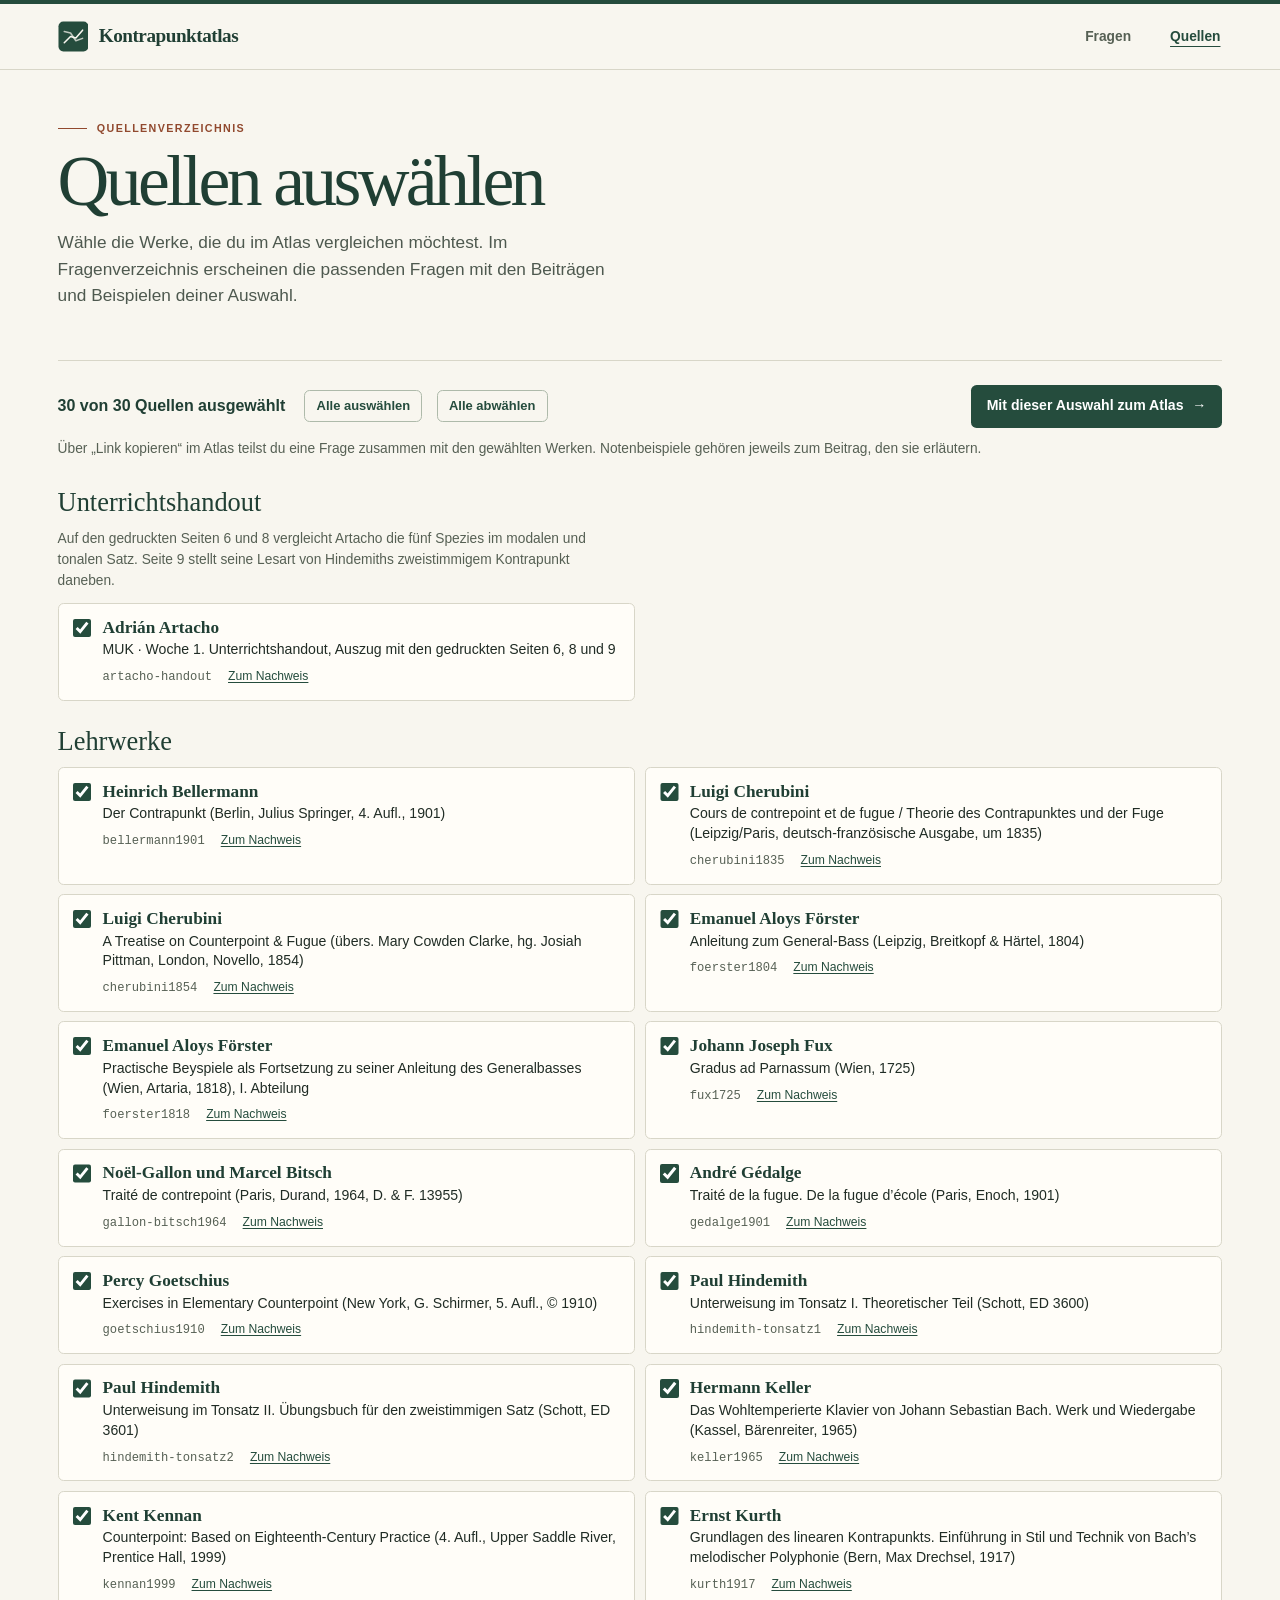
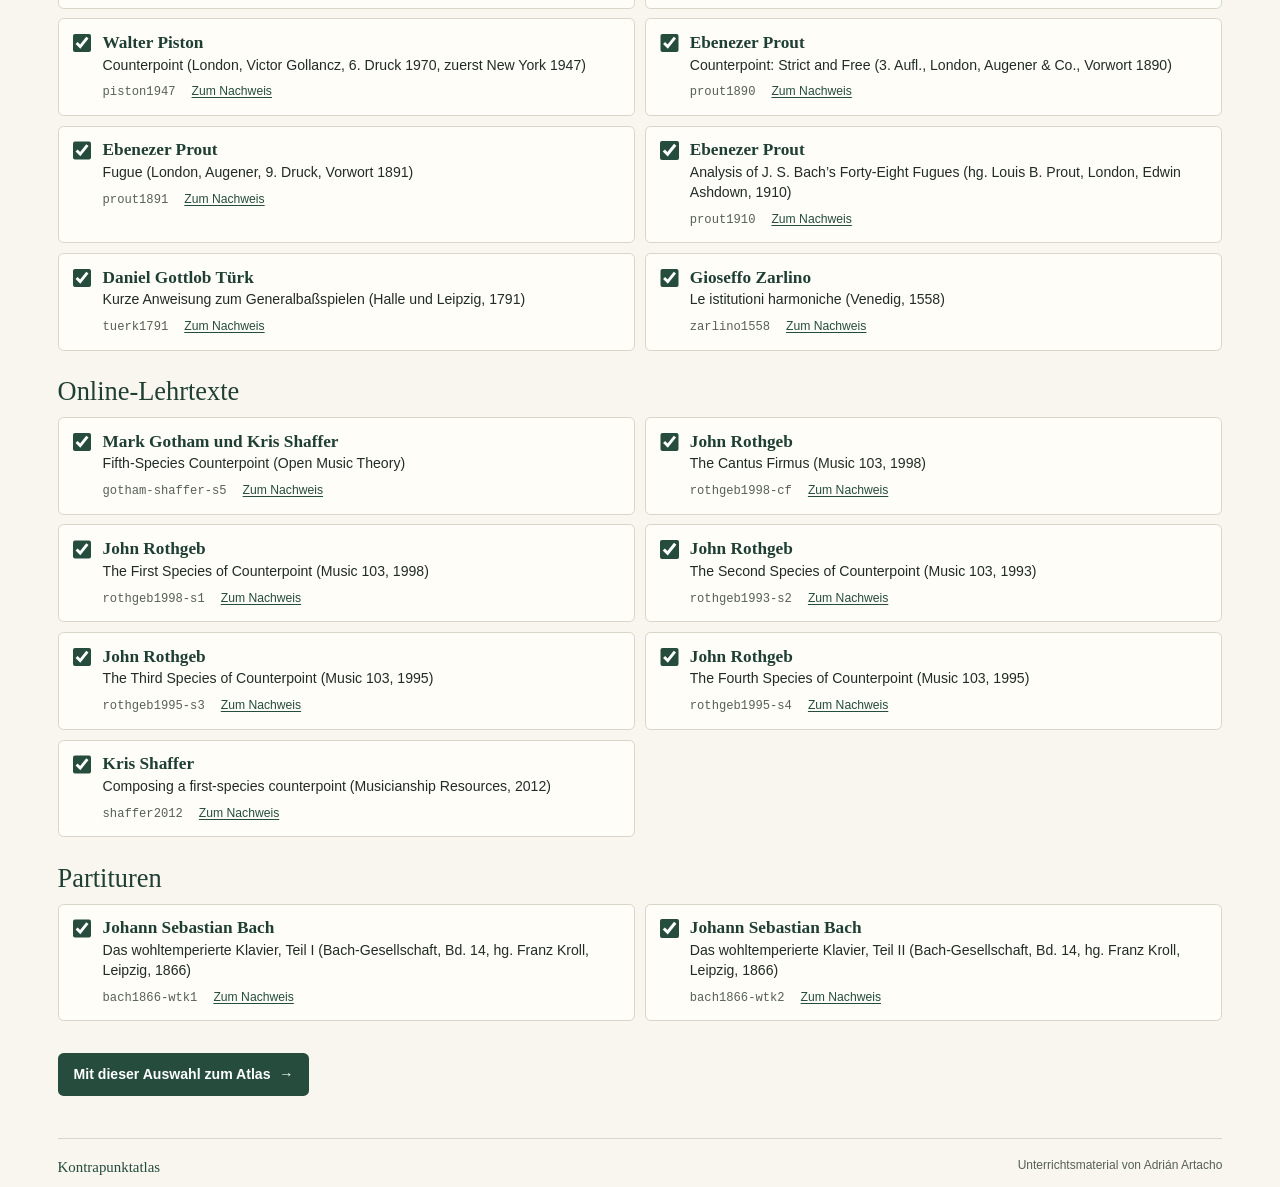
==== quellen.html @ b13831e1 "Quellen werkweise auswählen und Fragen mit der Auswahl teilen" ====
<!doctype html>
<html lang="de">
<head>
  <meta charset="utf-8">
  <meta name="viewport" content="width=device-width, initial-scale=1">
  <meta name="theme-color" content="#f8f6ef">
  <meta name="description" content="Quellen für den Kontrapunktatlas auswählen und Fragen mit einer bestimmten Auswahl von Lehrwerken und Partituren teilen.">
  <title>Quellen · Kontrapunktatlas</title>
  <link rel="stylesheet" href="atlas.css">
</head>
<body class="bibliography">
  <a class="skip-link" id="skip-sources" href="#source-list">Zur Quellenauswahl</a>
  <header class="masthead">
    <div class="page-width masthead-inner">
      <a class="brand atlas-return" href="index.html" aria-label="Kontrapunktatlas – zurück zum Atlas">
        <svg class="brand-mark" viewBox="0 0 32 32" aria-hidden="true" focusable="false">
          <rect x=".5" y=".5" width="31" height="31" rx="5" fill="#254c3d"/>
          <g stroke="#f8f6ef" fill="none" stroke-width="1.6" stroke-linecap="round" stroke-linejoin="round">
            <path d="M6.5 22.5 13 16l5.5 1.5 7-8"/>
            <path d="m6.5 11 6.5 1.5 5.5 8 7-2.5" opacity=".73"/>
          </g>
        </svg>
        <span>Kontrapunktatlas</span>
      </a>
      <nav class="masthead-nav" aria-label="Seitennavigation">
        <a class="atlas-return" href="index.html">Fragen</a>
        <span class="bibliography-current" aria-current="page">Quellen</span>
      </nav>
    </div>
  </header>

  <main class="page-width">
    <header class="hero">
      <div class="eyebrow hero-kicker"><span class="kicker-line" aria-hidden="true"></span> Quellenverzeichnis</div>
      <h1>Quellen auswählen</h1>
      <p>Wähle die Werke, die du im Atlas vergleichen möchtest. Im Fragenverzeichnis erscheinen die passenden Fragen mit den Beiträgen und Beispielen deiner Auswahl.</p>
    </header>

    <div class="bibliography-tools">
      <div class="bibliography-summary">
        <p id="source-count" role="status" aria-live="polite" aria-atomic="true"></p>
        <div class="entry-actions">
          <button id="source-all" type="button">Alle auswählen</button>
          <button id="source-none" type="button">Alle abwählen</button>
        </div>
      </div>
      <a class="bibliography-return atlas-return" id="source-return" href="index.html">Mit dieser Auswahl zum Atlas <span aria-hidden="true">→</span></a>
    </div>
    <p class="bibliography-hint">Über „Link kopieren“ im Atlas teilst du eine Frage zusammen mit den gewählten Werken. Notenbeispiele gehören jeweils zum Beitrag, den sie erläutern.</p>
    <div id="source-list" tabindex="-1">
      <noscript>Die Quellenauswahl benötigt JavaScript.</noscript>
    </div>
    <a class="bibliography-return atlas-return" href="index.html">Mit dieser Auswahl zum Atlas <span aria-hidden="true">→</span></a>
  </main>
  <footer class="page-width footer">
    <span>Kontrapunktatlas</span>
    <span>Unterrichtsmaterial von Adrián Artacho</span>
  </footer>
  <script src="atlas-data.js"></script>
  <script src="source-selection.js"></script>
  <script src="quellen.js"></script>
</body>
</html>
---- atlas.css ----
:root {
  color-scheme: light;
  --paper: #f8f6ef;
  --surface: #fffdf8;
  --ink: #202c25;
  --forest: #254c3d;
  --green-deep: #203f34;
  --green-light: #e7eee4;
  --rust: #91492e;
  --rust-light: #f5ebe0;
  --muted: #566054;
  --rule: #d8d6c8;
  --serif: "Iowan Old Style", "Palatino Linotype", Georgia, serif;
  --sans: -apple-system, BlinkMacSystemFont, "Segoe UI", Arial, sans-serif;
}
*, *::before, *::after { box-sizing: border-box; }
html { scroll-padding-top: 1rem; }
body {
  margin: 0;
  background: var(--paper);
  color: var(--ink);
  font: 1rem/1.55 var(--sans);
  -webkit-font-smoothing: antialiased;
}
h1, h2, h3, p, figure { margin: 0; }
h1, h2, h3 { text-wrap: pretty; }
button, input, select { font: inherit; }
button, select { cursor: pointer; }
a { color: var(--forest); text-underline-offset: .18em; }
a:hover { text-decoration-thickness: 2px; }
:focus-visible { outline: 3px solid #a7552b; outline-offset: 3px; }
.page-width { width: min(100% - clamp(2rem, 9vw, 9rem), 82rem); margin-inline: auto; }
.sr-only, .skip-link:not(:focus) {
  position: absolute; width: 1px; height: 1px; padding: 0; margin: -1px;
  overflow: hidden; clip-path: inset(50%); white-space: nowrap; border: 0;
}
.skip-link:focus { position: absolute; top: 8px; left: 12px; z-index: 5; padding: .6rem 1rem; background: white; }
.masthead { border-top: 4px solid var(--forest); border-bottom: 1px solid var(--rule); }
.masthead-inner { min-height: 4.05rem; display: flex; align-items: center; justify-content: space-between; gap: .75rem; }
.brand, .masthead-nav a, .pdf-link, .detail-jump { text-decoration: none; }
.brand { display: inline-flex; align-items: center; gap: .64rem; color: var(--green-deep); font: 700 1.2rem/1.05 var(--serif); letter-spacing: -.025em; }
.brand-mark { display: block; height: 1.93rem; width: 1.93rem; flex-shrink: 0; }
.masthead-nav { display: flex; gap: clamp(1rem, 3vw, 2.2rem); }
.masthead-nav a { padding: .65rem .12rem; color: var(--muted); font-size: .86rem; font-weight: 600; }
.masthead-nav a:hover, .pdf-link:hover, .detail-jump:hover { text-decoration: underline; }

.hero {
  display: grid; grid-template-columns: minmax(0, 1fr) minmax(13rem, 23%); align-items: center; 
  gap: clamp(1.75rem, 5vw, 6rem); padding-block: clamp(1.8rem, 4vw, 3.55rem);
  border-bottom: 1px solid var(--rule);
}
.eyebrow, .entry-kicker {
  color: var(--rust); font-size: .67rem; font-weight: 740; letter-spacing: .13em;
  line-height: 1.45; text-transform: uppercase;
}
.hero-kicker { display: flex; align-items: center; gap: .6rem; }
.kicker-line { height: 1px; width: 1.85rem; background: var(--rust); }
.hero h1 {
  margin: .55rem 0 .7rem; color: var(--green-deep); 
  font: 500 clamp(3.15rem, 5.6vw, 5.6rem)/1.01 var(--serif); letter-spacing: -.051em;
}
.hero p { max-width: 42rem; font-size: clamp(.98rem, 1.35vw, 1.14rem); line-height: 1.55; color: #4e594f; text-wrap: pretty; }
.case-links { display: flex; gap: .4rem 1.1rem; flex-wrap: wrap; margin-top: .85rem; font-size: .85rem; font-weight: 650; }
.contour { align-self: center; border-left: 1px solid var(--rule); padding-left: clamp(.9rem, 2.5vw, 2.25rem); }
.contour svg { width: 100%; height: auto; display: block; }
.contour figcaption { margin-top: .2rem; font: italic .76rem/1.4 var(--serif); text-align: center; color: var(--muted); }
.contour figcaption span { margin: 0 .2em; color: var(--rust); }

.atlas-layout {
  display: grid; grid-template-columns: clamp(15.5rem, 25%, 20.5rem) minmax(0, 1fr);
  gap: clamp(1.6rem, 3.4vw, 3.5rem); align-items: start; margin-block: clamp(1.6rem, 3vw, 2.8rem);
}
.directory { min-width: 0; padding-right: clamp(1rem, 2vw, 2rem); border-right: 1px solid var(--rule); }
.directory-head h2, .sources h2 {
  margin-top: .24rem; color: var(--green-deep); font: 500 clamp(1.65rem, 2.4vw, 2.2rem)/1.15 var(--serif); letter-spacing: -.04em;
}
.directory-tools { margin-top: 1.3rem; }
.directory-tools label { display: block; margin: .75rem 0 .27rem; color: var(--muted); font-size: .76rem; font-weight: 650; }
.search-wrap { position: relative; }
.search-wrap svg { pointer-events: none; position: absolute; top: 50%; left: .68rem; transform: translateY(-50%); width: 1rem; height: 1rem; fill: none; stroke: var(--muted); stroke-width: 1.6; }
.directory-tools input, .directory-tools select {
  display: block; width: 100%; min-height: 2.55rem; padding: .5rem .65rem; border: 1px solid #b9bdaf; 
  border-radius: .35rem; background-color: var(--surface); color: var(--ink); font-size: .9rem; line-height: 1.4;
}
.directory-tools input { padding-inline-start: 2.1rem; }
.directory-tools input::placeholder { color: #60695e; }
.directory-tools .image-filter { display: flex; gap: .5rem; align-items: center; grid-column: 1 / -1; margin-top: .7rem; cursor: pointer; }
.directory-tools input[type="checkbox"] { width: 1.05rem; height: 1.05rem; min-height: 0; margin: 0; accent-color: var(--forest); }
.directory-tools select { padding-right: 1.8rem; }
.directory-list-head { display: flex; justify-content: space-between; align-items: baseline; margin: 1.2rem 0 .4rem; }
#result-count { color: var(--muted); font-size: .76rem; font-weight: 600; }
.detail-jump { display: none; color: var(--forest); font-size: .8rem; }
#question-list {
  max-height: min(68vh, 39rem); overflow-y: auto; overscroll-behavior-y: contain;
  padding: 4px 4px 4px 3px; scrollbar-width: thin; scrollbar-color: #a5b09e transparent;
}
#question-list .question-link, #question-list .question-item:is(a, button) {
  display: flex; align-items: baseline; gap: .56rem; margin: .1rem 0; width: 100%;
  padding: .62rem .58rem; border: none; border-left: 3px solid transparent; border-radius: 0 .3rem .3rem 0;
  background: transparent; text-align: left; text-decoration: none; 
  font: 500 .89rem/1.39 var(--sans); color: #39463c; overflow-wrap: anywhere;
}
#question-list a:hover, #question-list button:hover { background: #eeefe6; color: var(--green-deep); }
#question-list :is(.question-link, .question-item):is(.selected, [aria-current="page"]) {
  border-left-color: var(--forest); background: var(--green-light); color: var(--green-deep); font-weight: 690;
}
.qnum { flex-shrink: 0; color: #607363; font: 500 .69rem/1.5 ui-monospace, SFMono-Regular, Consolas, monospace; font-variant-numeric: tabular-nums; }

#detail { min-width: 0; }
.detail-header { padding-bottom: 1.2rem; border-bottom: 1px solid var(--rule); }
.entry-title {
  margin: .4rem 0 .75rem; max-width: 41ch; color: var(--green-deep);
  font: 500 clamp(2.08rem, 3.35vw, 3.35rem)/1.1 var(--serif); letter-spacing: -.041em; overflow-wrap: break-word;
}
.entry-actions { display: flex; align-items: center; gap: .55rem .9rem; flex-wrap: wrap; }
.entry-actions :is(button, a), .source-link, .suggest, .cross-links a {
  font: 600 .81rem/1.4 var(--sans); color: var(--forest); text-underline-offset: .18em;
}
.entry-actions button, button.source-link, a.suggest, button.suggest {
  display: inline-flex; align-items: center; gap: .35rem;
  padding: .39rem .7rem; border: 1px solid #aebaaa; border-radius: .35rem;
  background: transparent; text-decoration: none;
}
.entry-actions button:hover, .suggest:hover { background: var(--green-light); }
.detail-section { margin-top: clamp(1.3rem, 2.6vw, 2.05rem); }
.scope-heading { display: flex; align-items: baseline; flex-wrap: wrap; justify-content: space-between; gap: .35rem .75rem; }
#detail h3 {
  margin: 0 0 .58rem; color: var(--green-deep); font: 550 clamp(1.3rem, 2vw, 1.73rem)/1.22 var(--serif); letter-spacing: -.024em;
}
#detail :is(p, li) { overflow-wrap: break-word; }
#detail p { margin: .4rem 0 .7rem; }
#detail .entry-kicker { margin: 0; }
.species-controls { display: flex; flex-wrap: wrap; gap: .32rem; align-items: center; margin: .8rem 0 .85rem; }
.species-btn {
  border: 1px solid #b9c2b3; border-radius: .32rem; padding: .36rem .68rem;
  background: var(--surface); color: var(--forest); font-size: .84rem; font-weight: 650; line-height: 1.5;
}
.species-btn:hover { background: var(--green-light); }
.species-btn:is(.is-active, [aria-pressed="true"]) { border-color: var(--forest); background: var(--forest); color: white; }
.table-scroll { max-width: 100%; overflow-x: auto; border: 1px solid var(--rule); border-radius: .44rem; background: var(--surface); scrollbar-width: thin; }
.comparison-table { border-collapse: collapse; width: 100%; font-size: .92rem; line-height: 1.45; }
.comparison-table th, .comparison-table td { text-align: left; vertical-align: top; padding: .72rem .85rem; }
.comparison-table th { color: var(--forest); font-weight: 670; }
.comparison-table thead { background: #e9eee5; }
.comparison-table thead th { font-size: .78rem; }
.comparison-table tbody tr + tr > * { border-top: 1px solid var(--rule); }
.comparison-table :is(th, td) + :is(th, td) { border-left: 1px solid #e2e1d7; }
.comparison-table th:first-child { min-width: 6rem; }
.comparison-table td { min-width: 7.5rem; }
.comparison-table caption { text-align: left; padding: .6rem .85rem; color: var(--muted); font-size: .8rem; }
.tradition-grid { display: grid; grid-template-columns: repeat(auto-fit, minmax(min(100%, 12rem), 1fr)); gap: .65rem; }
.authors-grid { grid-template-columns: repeat(auto-fit, minmax(min(100%, 17rem), 1fr)); }
.tradition-card {
  padding: .9rem 1rem 1rem; border: 1px solid var(--rule); border-top: 2px solid #8a9b81;
  border-radius: .22rem; background: var(--surface); overflow-wrap: break-word;
}
.tradition-card.hindemith { border-top-color: #aa7657; }
.detail-section > .tradition-card + .tradition-card { margin-top: .65rem; }
.detail-section > h4 { margin: 1rem 0 .5rem; color: var(--ink); font-size: .91rem; }
.comparison-table small.ref { display: block; margin-top: .15rem; font-size: .76rem; }
.tradition-card h5, .tradition-card h4, .tradition-card h3 { margin: 0 0 .5rem; font: 640 .88rem/1.35 var(--sans); color: var(--forest); }
.tradition-card p { font-size: .95rem; }
#detail .tradition-card p:last-child { margin-bottom: 0; }
.comment {
  margin-top: .72rem; padding: .7rem .95rem; border-left: 3px solid #ad7856; 
  background: var(--rust-light); color: #4d3e32; font-size: .92rem;
}
#detail .comment p { margin: 0; }
.ref { color: var(--muted); font-size: .82rem; }
#detail .author-comparison { margin-top: .75rem; padding-top: .65rem; border-top: 1px solid var(--rule); font-size: .87rem; }
#detail .reading { margin-top: 1rem; padding: .75rem 1rem; border-left: 3px solid var(--forest); background: var(--green-light); }
.score-example { border: 1px solid var(--rule); border-radius: .35rem; background: var(--surface); overflow: hidden; margin-block: .75rem 1.25rem; }
.score-example > a { display: grid; place-items: center; padding: 1rem; background: #eeede5; cursor: zoom-in; }
.score-example > a:focus-visible { outline-offset: -3px; }
.score-example img { display: block; max-width: 100%; max-height: 26rem; width: auto; height: auto; }
.score-caption { padding: .85rem 1rem 1rem; }
.score-example h4 { margin: .18rem 0; color: var(--green-deep); font: 600 1.22rem/1.3 var(--serif); }
.score-caption small { display: block; }
.score-jump { display: block; margin-top: .6rem; padding: .25rem .55rem; font: 600 .8rem/1.4 var(--sans); color: var(--forest); background: var(--green-light); border: 1px solid #c2ceb9; border-radius: .3rem; }
details.suggest { margin-top: 2rem; padding: .75rem 1rem; border: 1px solid var(--rule); border-radius: .4rem; background: var(--surface); font: 400 .9rem/1.5 var(--sans); color: var(--ink); }
details.suggest:hover { background: var(--surface); }
details.suggest summary { padding: .2rem 0; font-weight: 680; color: var(--forest); cursor: pointer; }
details.suggest summary:hover { text-decoration: underline; }
details.suggest[open] summary { margin-bottom: .7rem; }
details.suggest label { display: block; margin-top: .8rem; font-size: .8rem; font-weight: 670; }
details.suggest textarea { display: block; width: 100%; margin: .25rem 0 .8rem; padding: .65rem; resize: vertical; border: 1px solid #b9bdaf; border-radius: .3rem; background: white; color: var(--ink); font: inherit; }
.badge { display: inline-block; border-radius: 999px; padding: .14rem .55rem; color: var(--forest); background: var(--green-light); font: 630 .73rem/1.55 var(--sans); }
.empty-state { color: var(--muted); font-size: .94rem; }
.cross-links { display: flex; flex-wrap: wrap; align-items: baseline; gap: .38rem .8rem; }

.sources {
  display: grid; grid-template-columns: clamp(15.5rem, 25%, 20.5rem) minmax(0, 1fr);
  align-items: start; gap: clamp(1.6rem, 3.4vw, 3.5rem); padding-block: 2.1rem;
  border-top: 1px solid var(--rule);
}
.source-copy { max-width: 48rem; }
.source-copy p { font-size: .9rem; color: var(--muted); }
.source-copy p + p { margin-top: .5rem; }
.source-copy strong { font-weight: 660; color: var(--ink); }
.pdf-link { display: inline-flex; align-items: center; gap: .5rem; margin-top: .8rem; color: var(--forest); font-size: .87rem; font-weight: 650; }
.file-type { padding: .08rem .29rem; border: 1px solid #bdc7b8; border-radius: .16rem; font-size: .62rem; letter-spacing: .05em; }
.footer { display: flex; justify-content: space-between; gap: .75rem; flex-wrap: wrap; border-top: 1px solid var(--rule); padding-block: 1.1rem 1.5rem; color: var(--muted); font-size: .75rem; }
.footer span:first-child { font-family: var(--serif); color: var(--forest); font-size: .93rem; }

@media (max-width: 760px) {
  .page-width { width: calc(100% - 2.35rem); }
  .hero { grid-template-columns: minmax(0, 1fr) 24%; gap: 1.15rem; }
  .contour { padding-left: .7rem; }
  .contour figcaption { font-size: .66rem; }
  .atlas-layout { grid-template-columns: minmax(0, 1fr); gap: 1.6rem; }
  .directory { padding: 0 0 1.15rem; border-right: 0; border-bottom: 1px solid var(--rule); }
  .directory-tools { display: grid; grid-template-columns: repeat(3, minmax(0, 1fr)); gap: .55rem .75rem; margin-top: .65rem; }
  .directory-tools label { margin-top: 0; }
  .filter-field { min-width: 0; }
  .directory-tools :is(input, select) { min-height: 2.75rem; font-size: 1rem; }
  .directory-list-head { margin-top: .7rem; }
  .detail-jump { display: inline-block; }
  #question-list { max-height: 9.15rem; }
  .sources { grid-template-columns: 1fr; gap: .9rem; }
  .source-heading { display: grid; grid-template-columns: 1fr auto; align-items: baseline; }
  .source-heading .eyebrow { grid-column: 1 / -1; }
  .pdf-link { margin-top: 0; }
}
@media (max-width: 540px) {
  .page-width { width: calc(100% - 2rem); }
  .masthead-inner { min-height: 3.45rem; }
  .brand { gap: .42rem; font-size: 1.09rem; }
  .brand-mark { width: 1.62rem; height: 1.62rem; }
  .masthead-nav { gap: .7rem; }
  .masthead-nav a { font-size: .78rem; }
  .hero { display: block; padding-block: 1.65rem 1.45rem; }
  .hero h1 { font-size: clamp(2.65rem, 10vw, 3.4rem); }
  .hero p { font-size: .95rem; }
  .contour { display: none; }
  .directory-tools { grid-template-columns: repeat(2, minmax(0, 1fr)); }
  .filter-search { grid-column: 1 / -1; }
  .entry-title { font-size: 2.05rem; }
  .comparison-table { font-size: .85rem; }
  .comparison-table :is(th, td) { padding: .59rem .57rem; }
  .comparison-table td { min-width: 6.75rem; }
  .species-btn { min-height: 2.7rem; }
}

.bibliography .hero { display: block; }
.bibliography .hero p { max-width: 58ch; }
.bibliography-current { padding: .65rem .12rem; font-size: .86rem; font-weight: 700; color: var(--forest); text-decoration: underline; text-underline-offset: .35em; }
.bibliography-tools { display: flex; flex-wrap: wrap; gap: 1rem 2rem; justify-content: space-between; align-items: center; padding-block: 1.45rem .65rem; }
.bibliography-summary { display: flex; flex-wrap: wrap; gap: .65rem 1.2rem; align-items: center; }
.bibliography-summary p { color: var(--green-deep); font-weight: 650; font-variant-numeric: tabular-nums; }
.bibliography-return { display: inline-flex; align-items: center; justify-content: center; gap: .55rem; padding: .66rem 1rem; border-radius: .35rem; background: var(--forest); color: white; font-size: .88rem; font-weight: 650; text-decoration: none; }
.bibliography-return:hover { background: var(--green-deep); text-decoration: underline; }
.bibliography-hint { color: var(--muted); font-size: .86rem; }
.bibliography #source-list { margin: 1.75rem 0 2rem; }
.bibliography-group { min-width: 0; margin: 1.6rem 0 0; padding: 0; border: 0; }
.bibliography-group .bibliography-hint { margin: 0 0 .7rem; max-width: 70ch; }
.bibliography-group legend { padding: 0 0 .55rem; color: var(--green-deep); font: 500 1.65rem/1.2 var(--serif); }
.bibliography-works { display: grid; grid-template-columns: repeat(2, minmax(0, 1fr)); gap: .6rem; margin: 0; padding: 0; list-style: none; }
.bibliography-work { padding: .8rem .9rem; border: 1px solid var(--rule); border-radius: .35rem; background: var(--surface); overflow-wrap: anywhere; }
.bibliography-label { display: flex; align-items: baseline; gap: .7rem; cursor: pointer; }
.bibliography-label input { align-self: start; width: 1.15rem; height: 1.15rem; margin: .12rem 0 0; flex: 0 0 auto; accent-color: var(--forest); }
.bibliography-citation { display: grid; min-width: 0; gap: .16rem; }
.bibliography-citation strong { color: var(--green-deep); font: 650 1.08rem/1.22 var(--serif); }
.bibliography-citation span { font-size: .88rem; line-height: 1.4; }
.bibliography-meta { display: flex; flex-wrap: wrap; align-items: baseline; gap: .3rem 1rem; margin: .45rem 0 0 1.85rem; color: var(--muted); font-size: .76rem; }
.bibliography-meta code { font-family: ui-monospace, SFMono-Regular, Consolas, monospace; }
.bibliography .footer { margin-top: 2.6rem; }
@media (max-width: 660px) {
  .bibliography-works { grid-template-columns: minmax(0, 1fr); }
  .bibliography-tools { align-items: start; }
}

.directory-sources { margin-top: .5rem; color: var(--muted); font-size: .82rem; }
.directory-sources a { margin-inline-start: .45rem; font-weight: 650; }
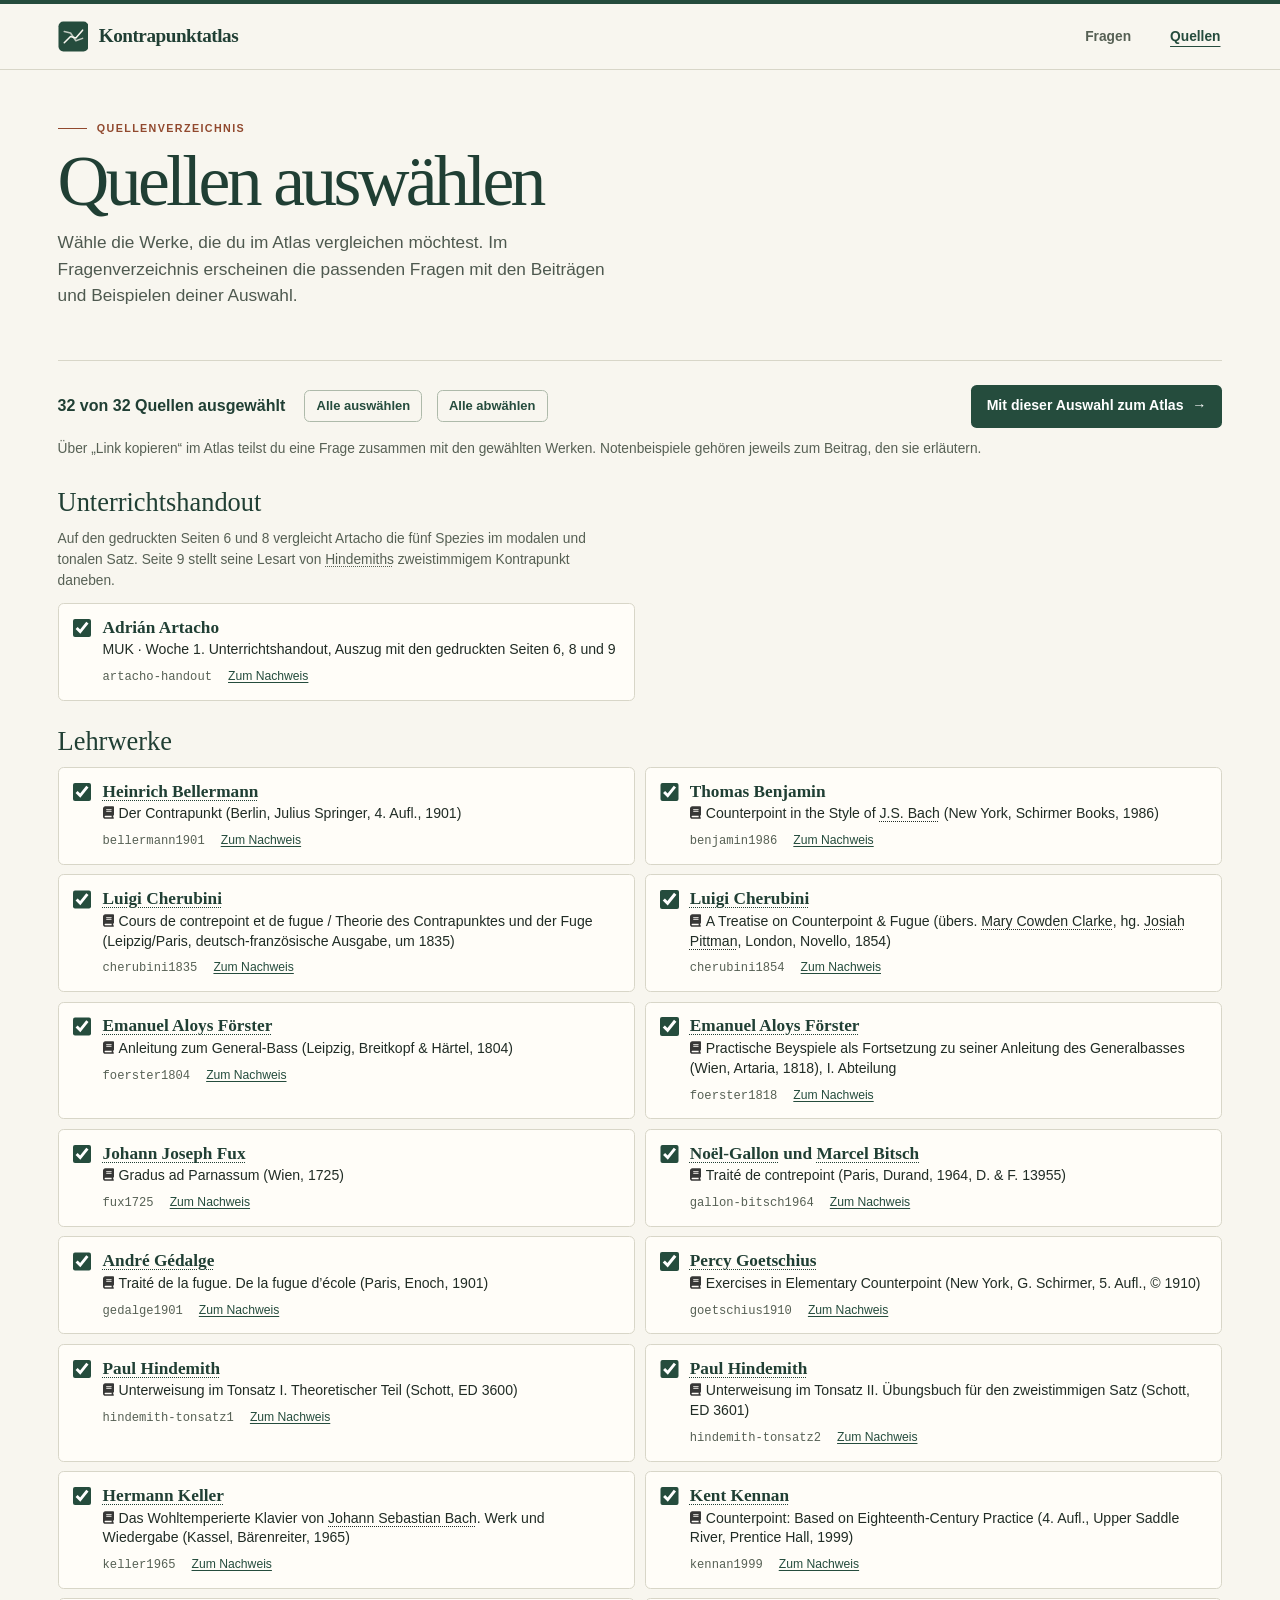
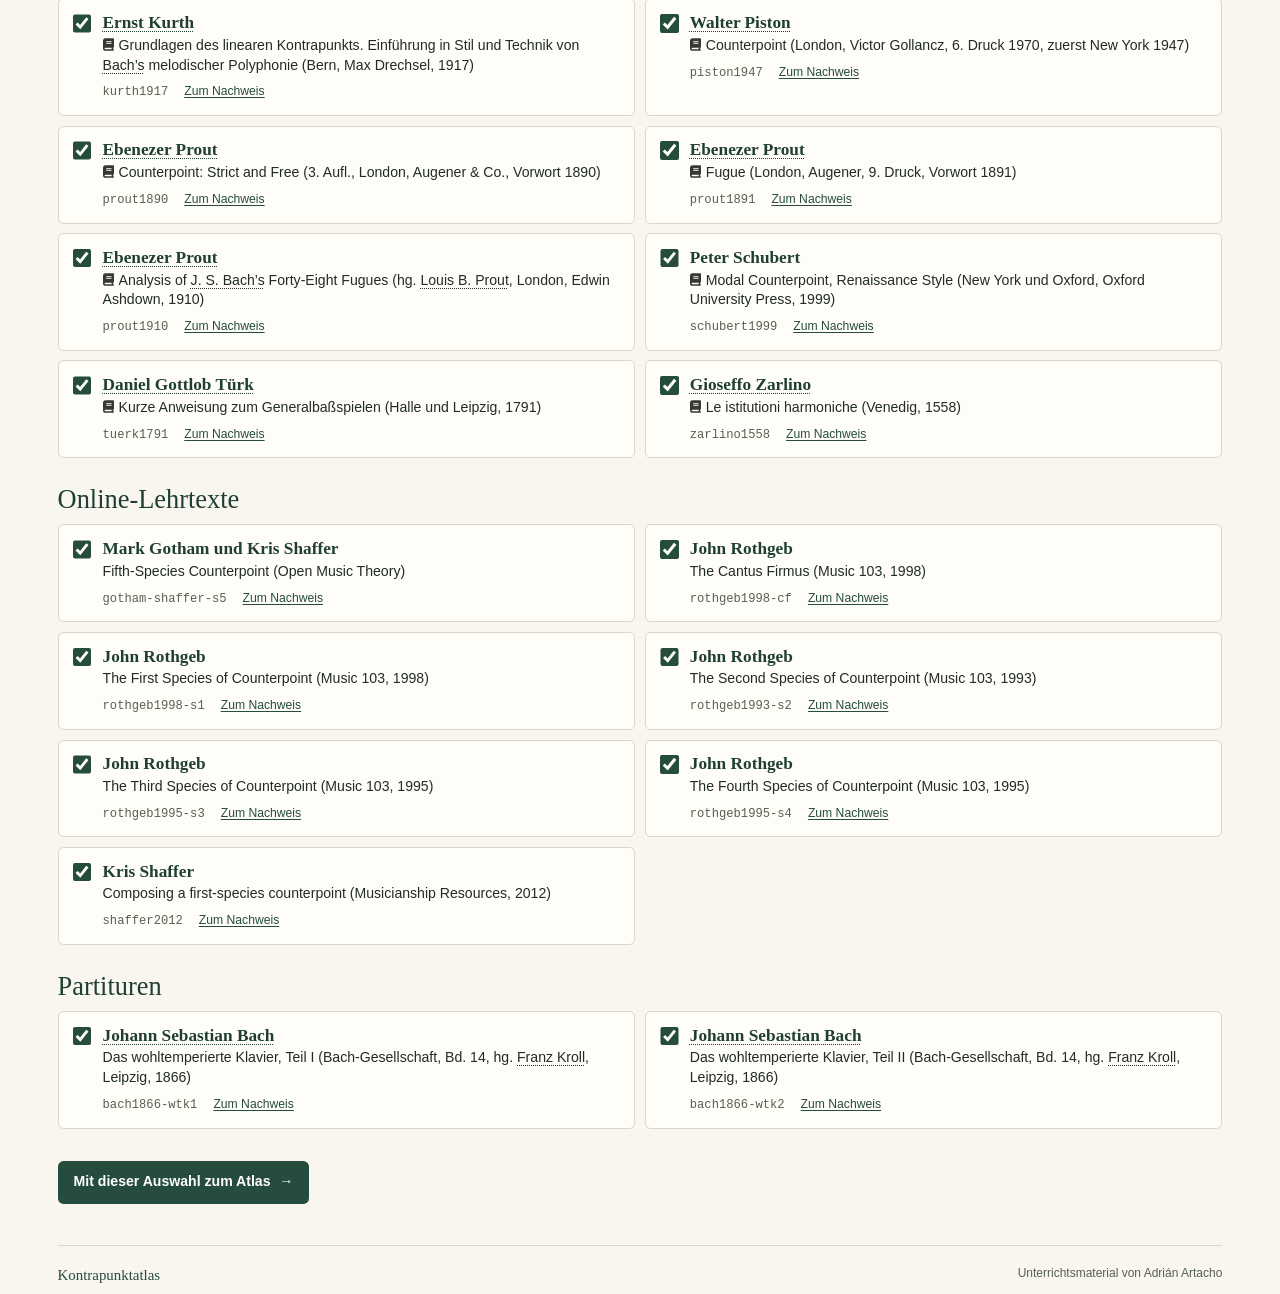
==== commit c36c029e: "Autorennamen im Atlas mit Wikipedia-Biografien verlinken" ====
--- a/quellen.html
+++ b/quellen.html
@@ -57,6 +57,7 @@
     <span>Unterrichtsmaterial von Adrián Artacho</span>
   </footer>
   <script src="atlas-data.js"></script>
+  <script src="author-links.js"></script>
   <script src="source-selection.js"></script>
   <script src="quellen.js"></script>
 </body>
--- a/atlas.css
+++ b/atlas.css
@@ -28,6 +28,8 @@
 button, select { cursor: pointer; }
 a { color: var(--forest); text-underline-offset: .18em; }
 a:hover { text-decoration-thickness: 2px; }
+a.author-link { color: inherit; font: inherit; letter-spacing: inherit; text-decoration-line: underline; text-decoration-style: dotted; text-decoration-thickness: 1px; }
+a.author-link:is(:hover, :focus-visible) { text-decoration-style: solid; text-decoration-thickness: 2px; }
 :focus-visible { outline: 3px solid #a7552b; outline-offset: 3px; }
 .page-width { width: min(100% - clamp(2rem, 9vw, 9rem), 82rem); margin-inline: auto; }
 .sr-only, .skip-link:not(:focus) {
@@ -87,6 +89,7 @@
 .directory-tools .image-filter { display: flex; gap: .5rem; align-items: center; grid-column: 1 / -1; margin-top: .7rem; cursor: pointer; }
 .directory-tools input[type="checkbox"] { width: 1.05rem; height: 1.05rem; min-height: 0; margin: 0; accent-color: var(--forest); }
 .directory-tools select { padding-right: 1.8rem; }
+.author-biographies { margin-top: .4rem; color: var(--muted); font-size: .78rem; line-height: 1.45; }
 .directory-list-head { display: flex; justify-content: space-between; align-items: baseline; margin: 1.2rem 0 .4rem; }
 #result-count { color: var(--muted); font-size: .76rem; font-weight: 600; }
 .detail-jump { display: none; color: var(--forest); font-size: .8rem; }
@@ -136,6 +139,10 @@
   background: var(--surface); color: var(--forest); font-size: .84rem; font-weight: 650; line-height: 1.5;
 }
 .species-btn:hover { background: var(--green-light); }
+.species-scope {
+  display: inline-block; padding: .12rem .48rem; border-radius: .25rem;
+  background: var(--green-light); color: var(--green-deep); font-size: .75rem; font-weight: 650;
+}
 .species-btn:is(.is-active, [aria-pressed="true"]) { border-color: var(--forest); background: var(--forest); color: white; }
 .table-scroll { max-width: 100%; overflow-x: auto; border: 1px solid var(--rule); border-radius: .44rem; background: var(--surface); scrollbar-width: thin; }
 .comparison-table { border-collapse: collapse; width: 100%; font-size: .92rem; line-height: 1.45; }
@@ -241,6 +248,11 @@
   .species-btn { min-height: 2.7rem; }
 }
 
+.book-title::before {
+  content: ""; display: inline-block; width: .82em; height: .94em;
+  margin-inline-end: .32em; vertical-align: -.08em;
+  background: url("assets/fa-book.svg") center / contain no-repeat; opacity: .78;
+}
 .bibliography .hero { display: block; }
 .bibliography .hero p { max-width: 58ch; }
 .bibliography-current { padding: .65rem .12rem; font-size: .86rem; font-weight: 700; color: var(--forest); text-decoration: underline; text-underline-offset: .35em; }
@@ -256,7 +268,8 @@
 .bibliography-group legend { padding: 0 0 .55rem; color: var(--green-deep); font: 500 1.65rem/1.2 var(--serif); }
 .bibliography-works { display: grid; grid-template-columns: repeat(2, minmax(0, 1fr)); gap: .6rem; margin: 0; padding: 0; list-style: none; }
 .bibliography-work { padding: .8rem .9rem; border: 1px solid var(--rule); border-radius: .35rem; background: var(--surface); overflow-wrap: anywhere; }
-.bibliography-label { display: flex; align-items: baseline; gap: .7rem; cursor: pointer; }
+.bibliography-label { display: flex; align-items: baseline; gap: .7rem; }
+.bibliography-label input, .bibliography-citation { cursor: pointer; }
 .bibliography-label input { align-self: start; width: 1.15rem; height: 1.15rem; margin: .12rem 0 0; flex: 0 0 auto; accent-color: var(--forest); }
 .bibliography-citation { display: grid; min-width: 0; gap: .16rem; }
 .bibliography-citation strong { color: var(--green-deep); font: 650 1.08rem/1.22 var(--serif); }
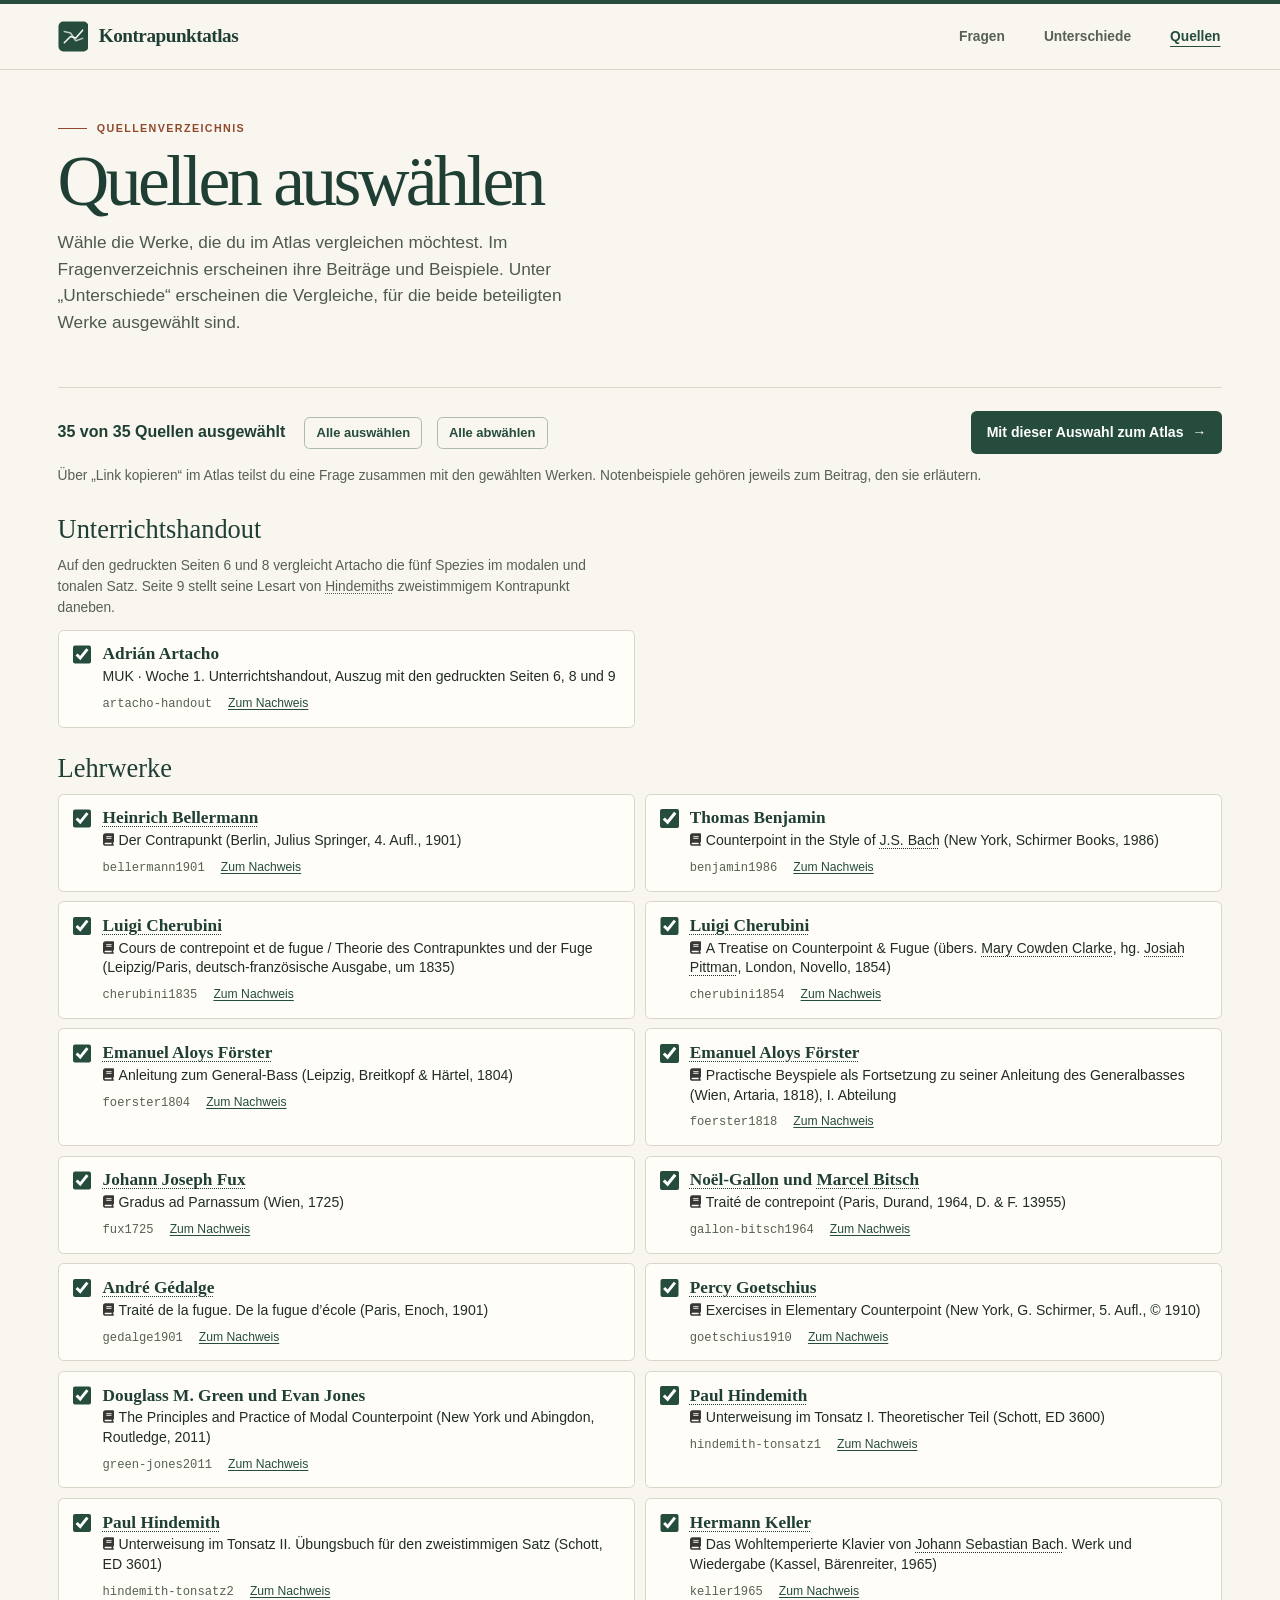
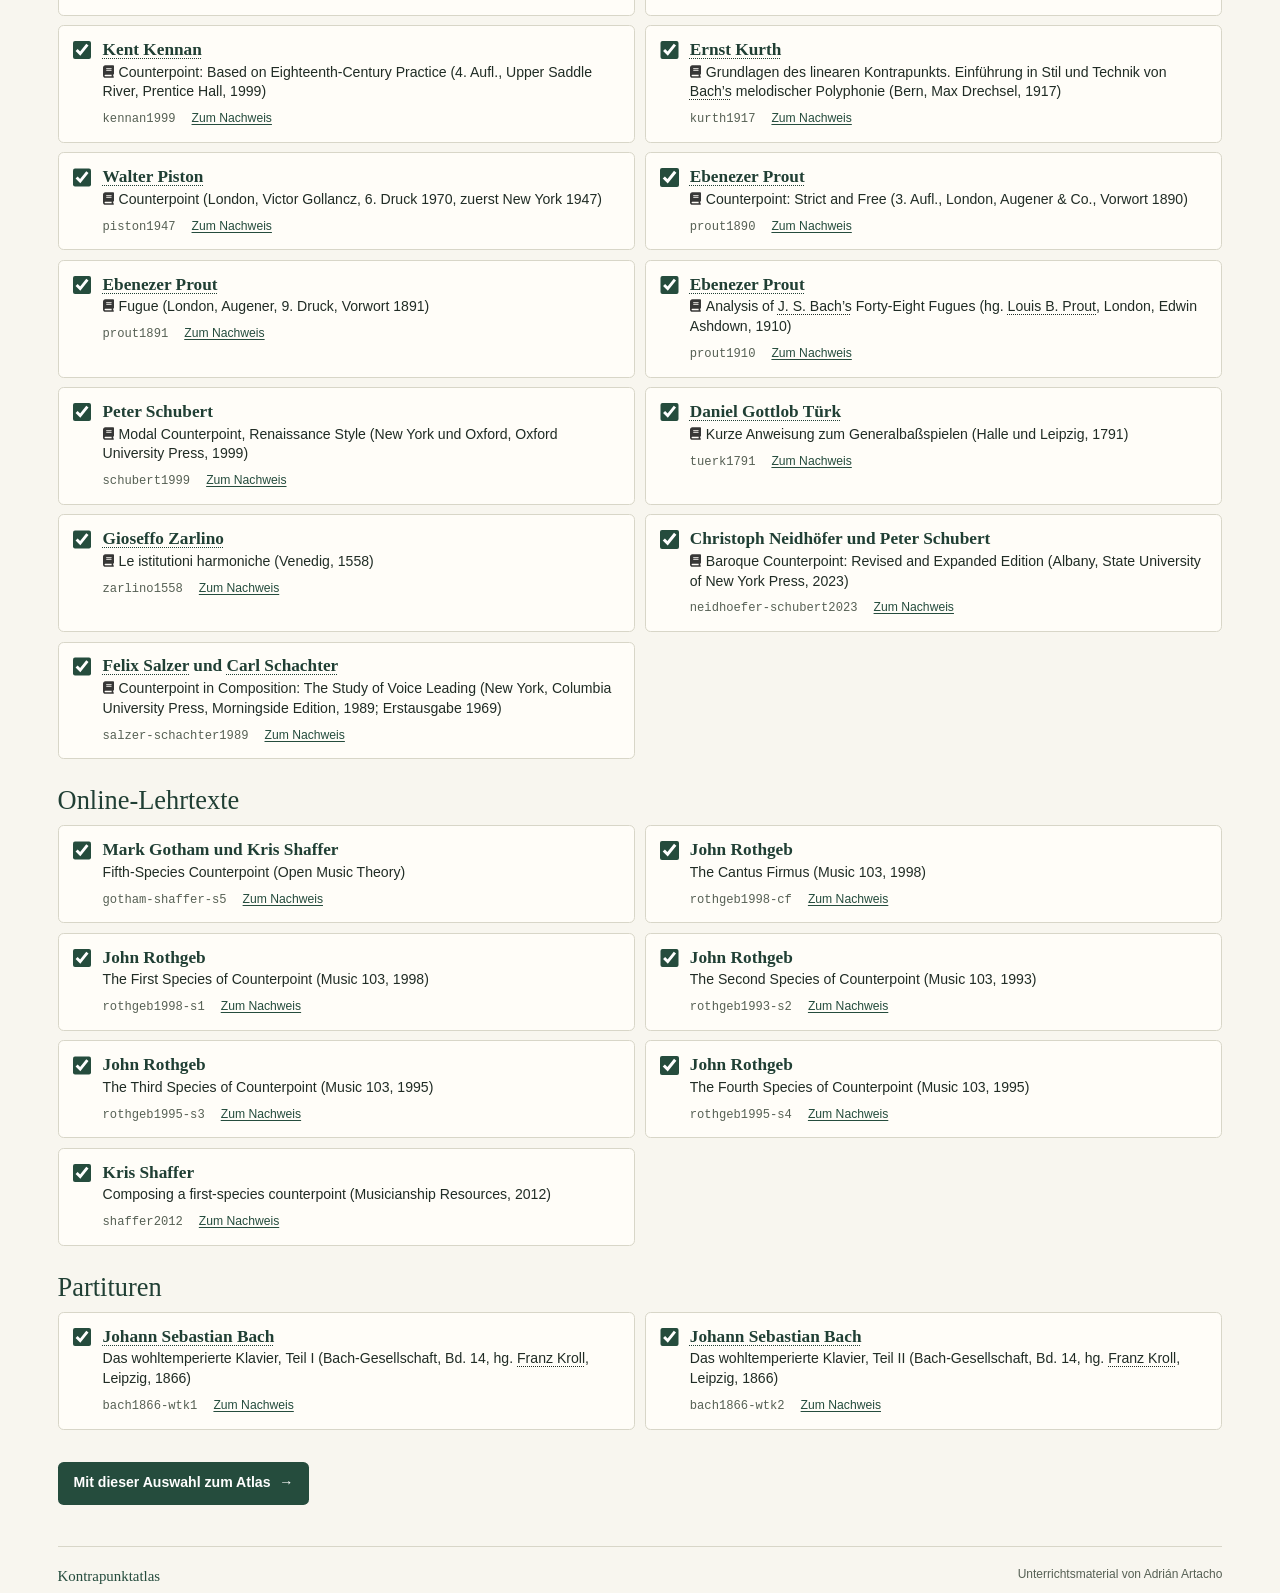
==== commit 5f5340a7: "Add a dedicated directory of disagreements and nuances" ====
--- a/quellen.html
+++ b/quellen.html
@@ -24,6 +24,7 @@
       </a>
       <nav class="masthead-nav" aria-label="Seitennavigation">
         <a class="atlas-return" href="index.html">Fragen</a>
+        <a href="unterschiede.html" data-unterschiede>Unterschiede</a>
         <span class="bibliography-current" aria-current="page">Quellen</span>
       </nav>
     </div>
@@ -33,7 +34,7 @@
     <header class="hero">
       <div class="eyebrow hero-kicker"><span class="kicker-line" aria-hidden="true"></span> Quellenverzeichnis</div>
       <h1>Quellen auswählen</h1>
-      <p>Wähle die Werke, die du im Atlas vergleichen möchtest. Im Fragenverzeichnis erscheinen die passenden Fragen mit den Beiträgen und Beispielen deiner Auswahl.</p>
+      <p>Wähle die Werke, die du im Atlas vergleichen möchtest. Im Fragenverzeichnis erscheinen ihre Beiträge und Beispiele. Unter „Unterschiede“ erscheinen die Vergleiche, für die beide beteiligten Werke ausgewählt sind.</p>
     </header>
 
     <div class="bibliography-tools">
@@ -44,13 +45,13 @@
           <button id="source-none" type="button">Alle abwählen</button>
         </div>
       </div>
-      <a class="bibliography-return atlas-return" id="source-return" href="index.html">Mit dieser Auswahl zum Atlas <span aria-hidden="true">→</span></a>
+      <a class="bibliography-return atlas-return" id="source-return" data-selection-return href="index.html">Mit dieser Auswahl zum Atlas <span aria-hidden="true">→</span></a>
     </div>
-    <p class="bibliography-hint">Über „Link kopieren“ im Atlas teilst du eine Frage zusammen mit den gewählten Werken. Notenbeispiele gehören jeweils zum Beitrag, den sie erläutern.</p>
+    <p class="bibliography-hint" id="source-return-hint">Über „Link kopieren“ im Atlas teilst du eine Frage zusammen mit den gewählten Werken. Notenbeispiele gehören jeweils zum Beitrag, den sie erläutern.</p>
     <div id="source-list" tabindex="-1">
       <noscript>Die Quellenauswahl benötigt JavaScript.</noscript>
     </div>
-    <a class="bibliography-return atlas-return" href="index.html">Mit dieser Auswahl zum Atlas <span aria-hidden="true">→</span></a>
+    <a class="bibliography-return atlas-return" data-selection-return href="index.html">Mit dieser Auswahl zum Atlas <span aria-hidden="true">→</span></a>
   </main>
   <footer class="page-width footer">
     <span>Kontrapunktatlas</span>
--- a/atlas.css
+++ b/atlas.css
@@ -108,6 +108,8 @@
   border-left-color: var(--forest); background: var(--green-light); color: var(--green-deep); font-weight: 690;
 }
 .qnum { flex-shrink: 0; color: #607363; font: 500 .69rem/1.5 ui-monospace, SFMono-Regular, Consolas, monospace; font-variant-numeric: tabular-nums; }
+.question-label { flex: 1; }
+.relation-count { flex: 0 0 auto; padding: .06rem .33rem; border-radius: .25rem; background: var(--green-light); color: var(--forest); font-size: .67rem; font-weight: 700; white-space: nowrap; }
 
 #detail { min-width: 0; }
 .detail-header { padding-bottom: 1.2rem; border-bottom: 1px solid var(--rule); }
@@ -168,6 +170,30 @@
 .tradition-card h5, .tradition-card h4, .tradition-card h3 { margin: 0 0 .5rem; font: 640 .88rem/1.35 var(--sans); color: var(--forest); }
 .tradition-card p { font-size: .95rem; }
 #detail .tradition-card p:last-child { margin-bottom: 0; }
+.author-answer { scroll-margin-block: 1rem; }
+.answer-heading { display: flex; align-items: baseline; flex-wrap: wrap; gap: .15rem .65rem; margin-bottom: .5rem; }
+.answer-heading h4 { flex: 1 1 10rem; margin: 0; }
+.answer-permalink { flex: 0 0 auto; padding-block: .2rem; color: var(--muted); font-size: .72rem; }
+.answer-permalink[aria-current="location"] { color: var(--forest); font-weight: 700; }
+.author-answer.is-focused-answer { border-color: var(--forest); box-shadow: 0 0 0 2px var(--forest); }
+.author-answer:focus { outline: 3px solid #a7552b; outline-offset: 4px; }
+.relations-key { margin: .75rem 0 1rem; padding: .65rem .8rem; border: 1px solid var(--rule); border-radius: .3rem; background: #eeefe6; font-size: .82rem; }
+.relations-key summary { color: var(--forest); cursor: pointer; font-weight: 650; }
+.relations-key summary:hover { text-decoration: underline; }
+.relation-legend { display: grid; gap: .45rem; list-style: none; margin: .6rem 0 .15rem; padding: 0; }
+.answer-relations { margin-top: .9rem; padding-top: .7rem; border-top: 1px solid var(--rule); }
+.answer-relations h5 { margin: 0 0 .6rem; color: var(--muted); font-size: .73rem; }
+.relation-list { display: grid; gap: .65rem; list-style: none; margin: 0; padding: 0; }
+.relation-contradiction { --relation-ink: #843e2d; --relation-paper: #f6e6dc; }
+.relation-nuance { --relation-ink: #735316; --relation-paper: #f5edcf; }
+.relation-context { --relation-ink: #365c70; --relation-paper: #e7eff2; }
+.answer-relation { padding-left: .65rem; border-left: 3px solid var(--relation-ink); }
+.relation-target { display: flex; align-items: baseline; flex-wrap: wrap; gap: .25rem .5rem; }
+.relation-badge { display: inline-block; padding: .1rem .4rem; border-radius: .2rem; background: var(--relation-paper); color: var(--relation-ink); font-size: .68rem; font-weight: 750; line-height: 1.5; }
+.relation-link { padding-block: .15rem; color: var(--forest); font-size: .82rem; font-weight: 650; }
+.relation-locator { flex-basis: 100%; color: var(--muted); font-size: .72rem; line-height: 1.4; }
+#detail .relation-note { margin: .3rem 0 0; color: var(--muted); font-size: .8rem; line-height: 1.5; }
+#detail .answer-notice { margin: 1rem 0; padding: .7rem .9rem; border-left: 3px solid var(--rust); background: var(--rust-light); font-size: .88rem; }
 .comment {
   margin-top: .72rem; padding: .7rem .95rem; border-left: 3px solid #ad7856; 
   background: var(--rust-light); color: #4d3e32; font-size: .92rem;
@@ -175,6 +201,9 @@
 #detail .comment p { margin: 0; }
 .ref { color: var(--muted); font-size: .82rem; }
 #detail .author-comparison { margin-top: .75rem; padding-top: .65rem; border-top: 1px solid var(--rule); font-size: .87rem; }
+.author-comparison summary { cursor: pointer; color: var(--forest); font-size: .78rem; font-weight: 600; }
+.author-comparison summary:hover { text-decoration: underline; }
+#detail .author-comparison p { font-size: .87rem; }
 #detail .reading { margin-top: 1rem; padding: .75rem 1rem; border-left: 3px solid var(--forest); background: var(--green-light); }
 .score-example { border: 1px solid var(--rule); border-radius: .35rem; background: var(--surface); overflow: hidden; margin-block: .75rem 1.25rem; }
 .score-example > a { display: grid; place-items: center; padding: 1rem; background: #eeede5; cursor: zoom-in; }
@@ -284,3 +313,86 @@
 
 .directory-sources { margin-top: .5rem; color: var(--muted); font-size: .82rem; }
 .directory-sources a { margin-inline-start: .45rem; font-weight: 650; }
+
+/* A directory of the same cited answer pairs used on the question pages. */
+.disagreements .hero { display: block; }
+.disagreements .hero h1 { font-size: clamp(2.6rem, 5.2vw, 4.8rem); }
+.disagreements .hero p { max-width: 68ch; }
+.disagreements .hero .comparison-method { margin-top: .75rem; max-width: 85ch; color: var(--muted); font-size: .84rem; }
+.comparison-controls { padding-block: 1.5rem 1.1rem; border-bottom: 1px solid var(--rule); }
+.comparison-types { min-width: 0; padding: 0; margin: 0; border: 0; }
+.comparison-types legend { padding: 0 0 .55rem; color: var(--muted); font-size: .79rem; font-weight: 650; }
+.comparison-type-options { display: grid; grid-template-columns: repeat(3, minmax(0, 1fr)); gap: .65rem; }
+.comparison-type { display: flex; gap: .6rem; align-items: start; padding: .75rem .85rem; border: 1px solid var(--rule); border-left: 3px solid var(--relation-ink); border-radius: .35rem; background: var(--surface); cursor: pointer; }
+.comparison-type.is-active { border-color: var(--relation-ink); background: var(--relation-paper); }
+.comparison-type input { flex: 0 0 auto; width: 1.1rem; height: 1.1rem; margin: .15rem 0 0; accent-color: var(--relation-ink); }
+.comparison-type strong { display: block; color: var(--relation-ink); font-size: .86rem; line-height: 1.5; }
+.comparison-type small { display: block; margin-top: .22rem; color: var(--muted); font-size: .77rem; line-height: 1.45; }
+.type-count { font-variant-numeric: tabular-nums; white-space: nowrap; }
+.comparison-fields { display: grid; grid-template-columns: minmax(14rem, 1.7fr) minmax(10rem, 1fr) minmax(13rem, 1.4fr) minmax(10rem, 1fr); gap: .8rem; margin-top: 1rem; }
+.comparison-fields label { display: block; margin: 0 0 .3rem; color: var(--muted); font-size: .78rem; font-weight: 650; }
+.comparison-fields :is(input, select) { display: block; width: 100%; min-width: 0; min-height: 2.7rem; padding: .5rem .65rem; border: 1px solid #b9bdaf; border-radius: .35rem; background: var(--surface); color: var(--ink); font-size: .9rem; line-height: 1.4; }
+.comparison-fields input::placeholder { color: #60695e; }
+.comparison-toolbar { display: flex; flex-wrap: wrap; gap: .7rem 1.5rem; justify-content: space-between; align-items: center; margin-top: .95rem; }
+.comparison-sources { color: var(--muted); font-size: .83rem; }
+.comparison-sources a { font-weight: 650; }
+.comparison-scope-hint { margin-top: .6rem; color: var(--muted); font-size: .79rem; }
+.comparison-result-head { display: flex; align-items: baseline; flex-wrap: wrap; gap: .5rem 1.5rem; justify-content: space-between; margin-top: 1.7rem; }
+.comparison-result-head h2 { color: var(--green-deep); font: 500 1.6rem/1.2 var(--serif); }
+#comparison-count { color: var(--muted); font-size: .84rem; font-weight: 600; font-variant-numeric: tabular-nums; }
+.comparison-question { margin: 1.9rem 0 2.6rem; }
+.comparison-question-head { margin-bottom: .85rem; }
+.comparison-question-head h2 { max-width: 58ch; margin-top: .3rem; color: var(--green-deep); font: 500 clamp(1.4rem, 2.1vw, 1.85rem)/1.25 var(--serif); letter-spacing: -.025em; }
+.comparison-question-head h2 a { color: inherit; text-decoration: none; }
+.comparison-question-head h2 a:hover { text-decoration: underline; }
+.comparison-card { padding: 1rem 1.15rem; margin: .75rem 0; border: 1px solid var(--rule); border-left: 3px solid var(--relation-ink); border-radius: .35rem; background: var(--surface); scroll-margin-top: 1.2rem; overflow-wrap: anywhere; }
+.comparison-card.is-focused-comparison { box-shadow: 0 0 0 2px var(--relation-ink); }
+.comparison-card:focus { outline: 3px solid #a7552b; outline-offset: 4px; }
+.comparison-card-head { display: flex; justify-content: space-between; align-items: baseline; gap: .5rem 1rem; }
+.comparison-card-title { margin: 0; font-size: 1rem; line-height: 1.2; }
+.comparison-card-title .relation-badge { font-size: .72rem; }
+.comparison-permalink { flex: 0 0 auto; color: var(--muted); font-size: .75rem; padding-block: .15rem; }
+.comparison-permalink[aria-current="location"] { color: var(--forest); font-weight: 700; }
+.comparison-explanation { max-width: 94ch; margin: .6rem 0 1rem; font-size: 1rem; line-height: 1.6; }
+.comparison-positions { display: grid; grid-template-columns: repeat(2, minmax(0, 1fr)); gap: 1.3rem; }
+.comparison-position, .comparison-full-answer { min-width: 0; }
+.comparison-positions > section + section { border-left: 1px solid var(--rule); padding-left: 1.3rem; }
+.comparison-position h4, .comparison-full-answer h5 { margin: 0 0 .4rem; color: var(--forest); font: 650 .91rem/1.4 var(--sans); }
+.comparison-position .species-scope { font-size: .7rem; }
+.comparison-locator { margin: .45rem 0 .55rem; color: var(--muted); font-size: .78rem; line-height: 1.5; }
+.comparison-answer-link { display: inline-block; padding-block: .2rem; }
+.comparison-texts { margin-top: .85rem; padding-top: .6rem; border-top: 1px solid var(--rule); }
+.comparison-texts summary { padding-block: .15rem; color: var(--forest); font-size: .82rem; font-weight: 650; cursor: pointer; }
+.comparison-texts summary:hover { text-decoration: underline; }
+.comparison-texts[open] summary { margin-bottom: .8rem; }
+.comparison-full-answer p { margin: .4rem 0 .75rem; font-size: .94rem; }
+.comparison-full-answer .ref { margin-bottom: 0; font-size: .78rem; }
+.comparison-empty { margin: 1.25rem 0 2rem; padding: 1.3rem; border: 1px solid var(--rule); border-radius: .35rem; background: var(--green-light); }
+.comparison-empty h3 { color: var(--green-deep); font: 550 1.35rem/1.3 var(--serif); }
+.comparison-empty p { max-width: 72ch; margin: .6rem 0 .9rem; font-size: .92rem; }
+.comparison-notice { margin-top: 1.1rem; padding: .8rem 1rem; border-left: 3px solid var(--rust); background: var(--rust-light); font-size: .88rem; }
+.comparison-notice p { margin-bottom: .45rem; }
+.comparison-back { margin: 1rem 0 2rem; font-size: .85rem; font-weight: 650; }
+.comparison-copy-fallback { position: fixed; bottom: 1rem; left: 50%; transform: translateX(-50%); z-index: 10; display: grid; grid-template-columns: minmax(0, 1fr) auto; gap: .5rem; width: min(48rem, calc(100% - 2rem)); padding: 1rem; border: 1px solid var(--forest); border-radius: .35rem; background: var(--paper); box-shadow: 0 .3rem 1.5rem #203f3433; }
+.comparison-copy-fallback[hidden] { display: none; }
+.comparison-copy-fallback label { grid-column: 1 / -1; color: var(--forest); font-size: .82rem; font-weight: 650; }
+.comparison-copy-fallback input { min-width: 0; width: 100%; padding: .45rem; border: 1px solid #aebaaa; background: var(--surface); color: var(--ink); font-size: .9rem; }
+.comparison-copy-fallback button { padding: .45rem .65rem; border: 1px solid #aebaaa; border-radius: .25rem; background: var(--green-light); color: var(--forest); font-size: .82rem; }
+@media (max-width: 1080px) {
+  .comparison-fields { grid-template-columns: repeat(2, minmax(0, 1fr)); }
+}
+@media (max-width: 660px) {
+  .comparison-type-options { grid-template-columns: minmax(0, 1fr); gap: .5rem; }
+  .comparison-type { padding-block: .6rem; }
+  .comparison-fields { grid-template-columns: minmax(0, 1fr); }
+  .comparison-fields :is(input, select) { font-size: 1rem; }
+  .comparison-positions { grid-template-columns: minmax(0, 1fr); gap: .85rem; }
+  .comparison-positions > section + section { border-left: 0; padding-left: 0; border-top: 1px solid var(--rule); padding-top: .85rem; }
+  .comparison-card { padding: .85rem; }
+  .comparison-explanation { font-size: .94rem; }
+}
+@media (max-width: 600px) {
+  .masthead-inner { flex-wrap: wrap; padding-block: .55rem .25rem; row-gap: .15rem; }
+  .masthead-nav { width: 100%; gap: 1.25rem; justify-content: flex-start; }
+  .masthead-nav :is(a, .bibliography-current) { font-size: .8rem; }
+}
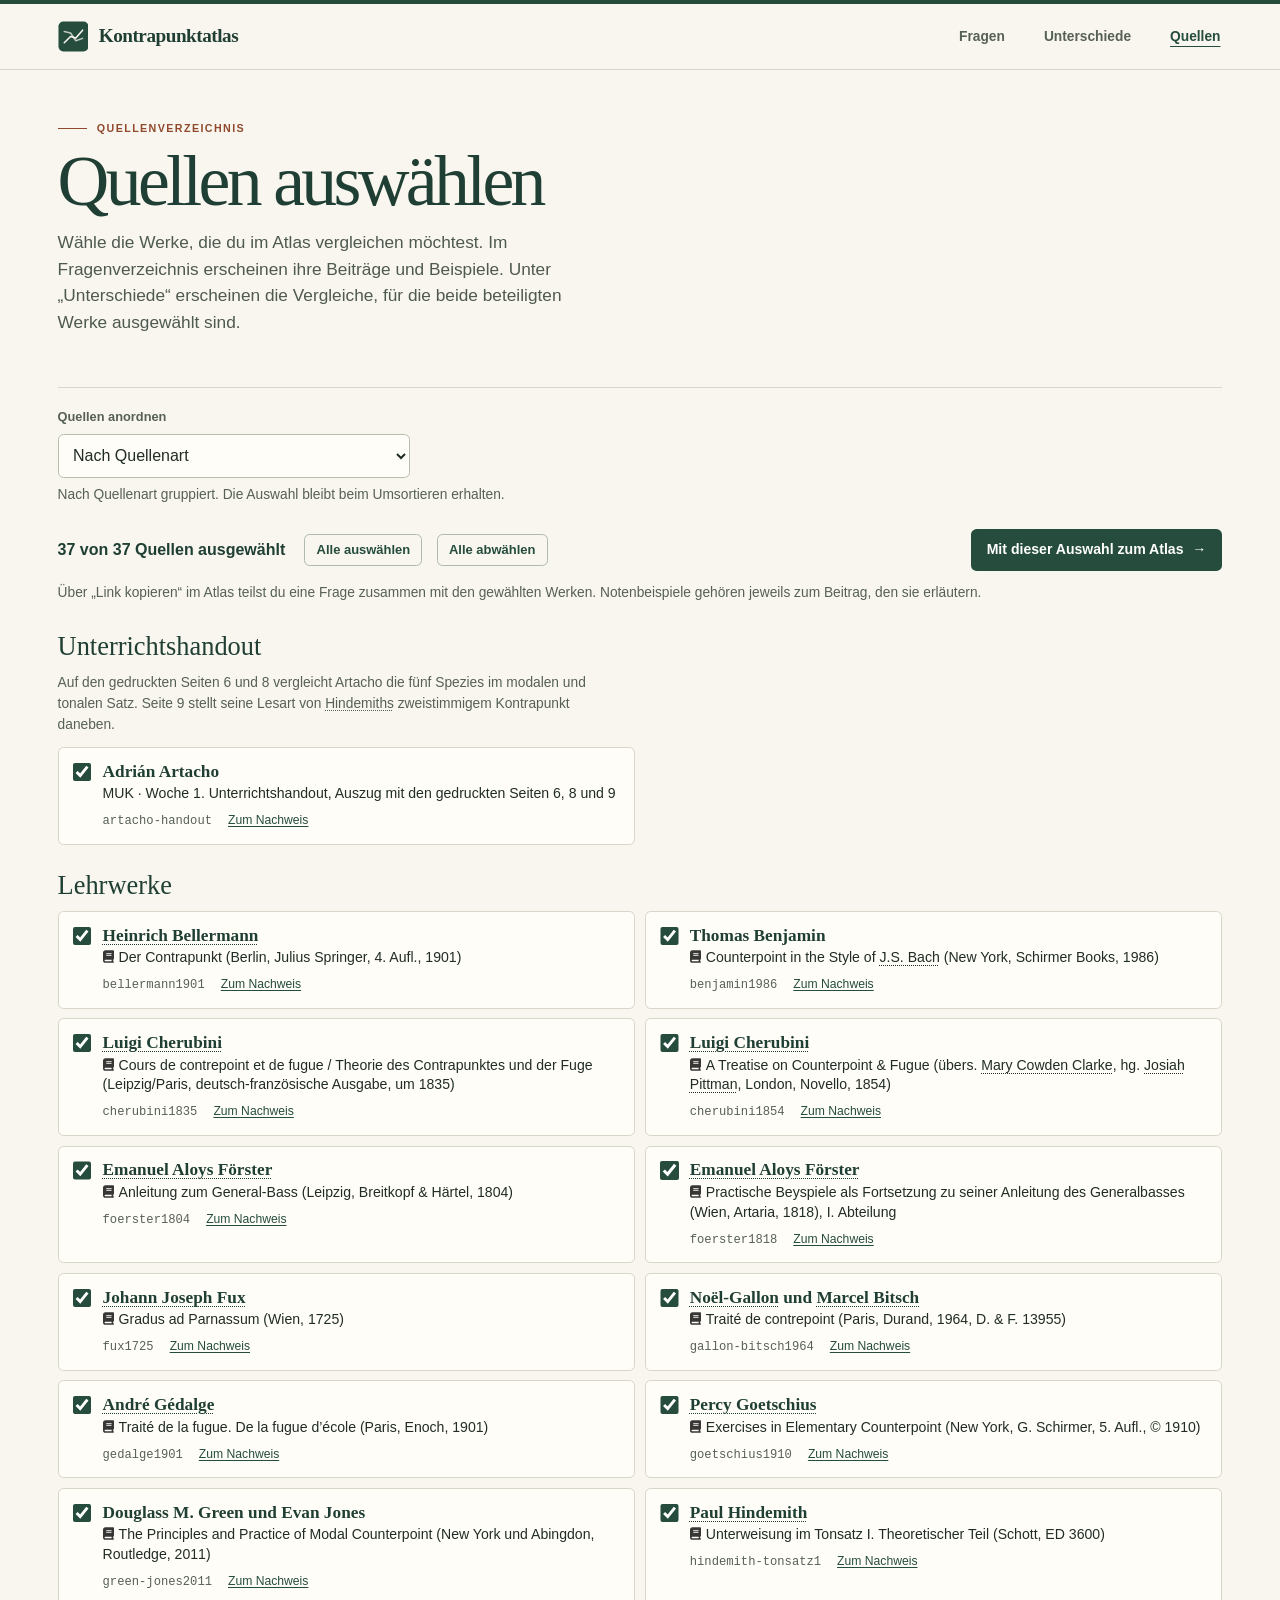
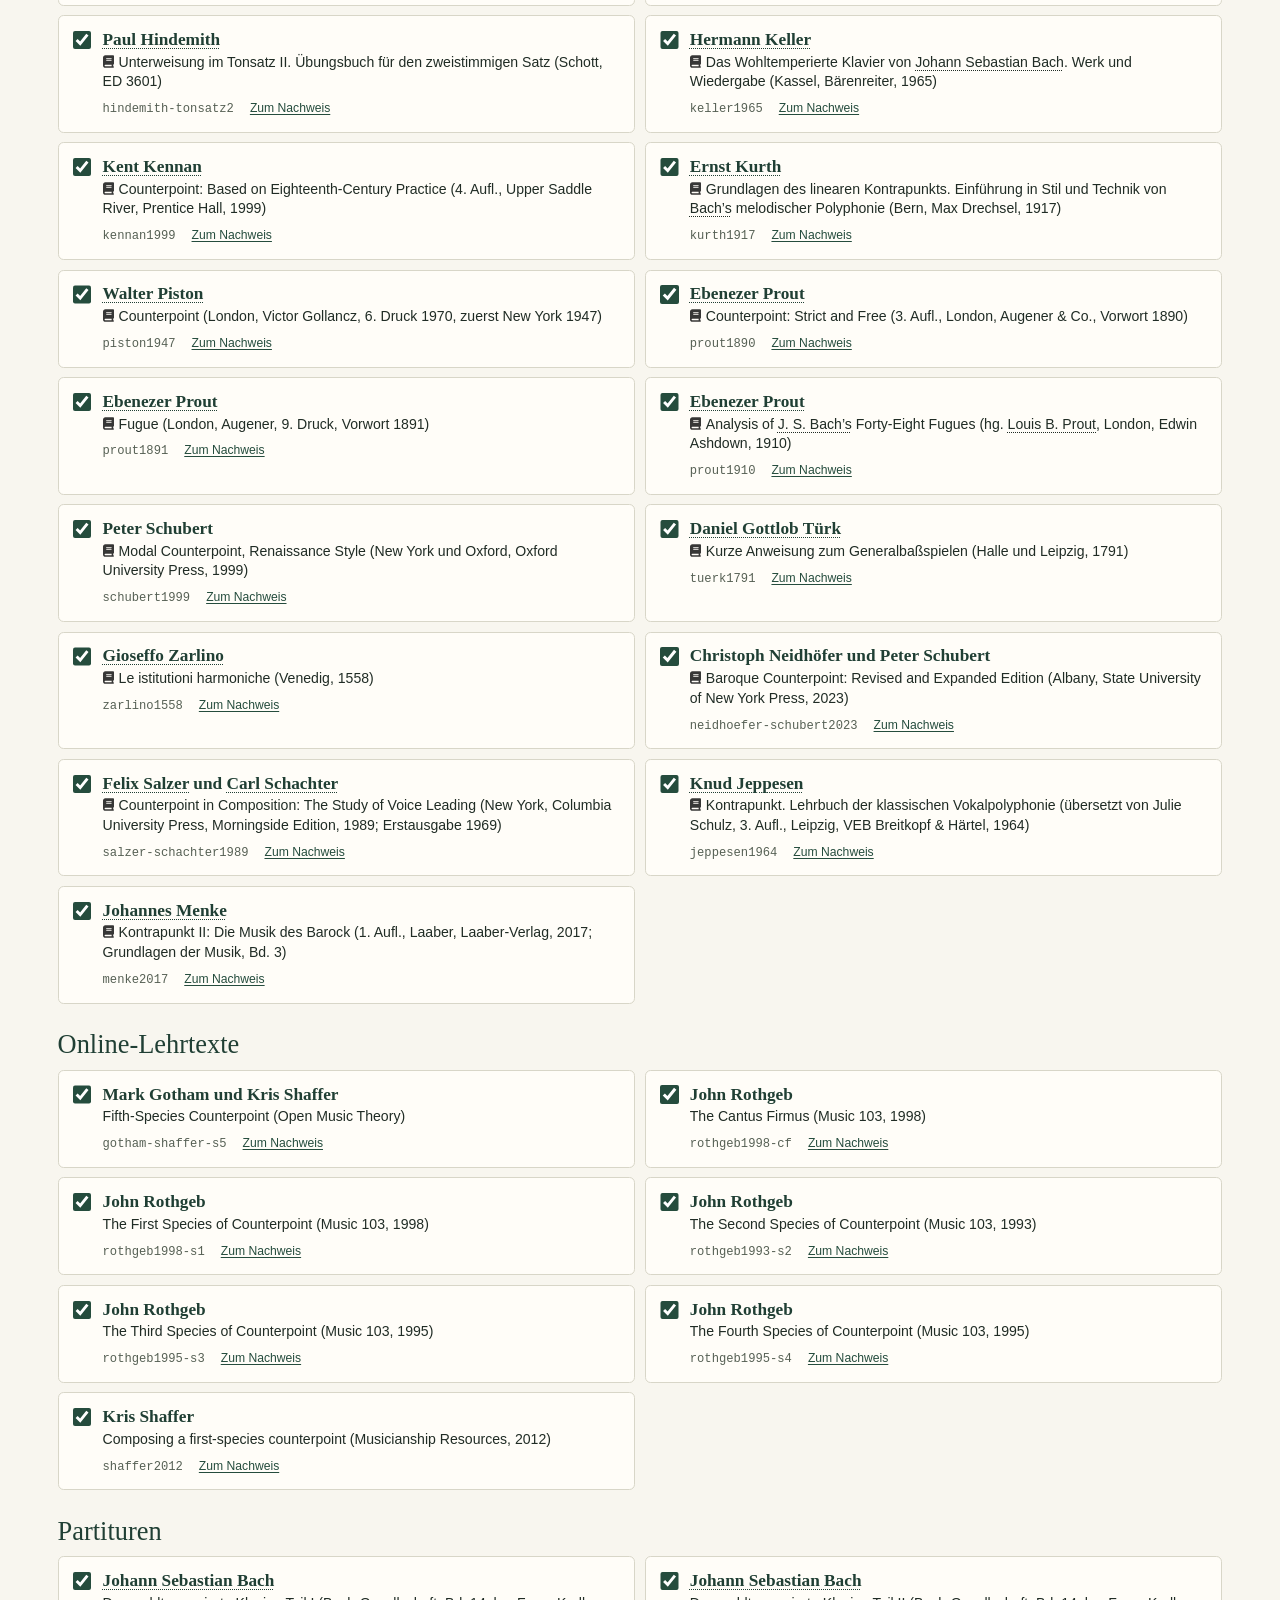
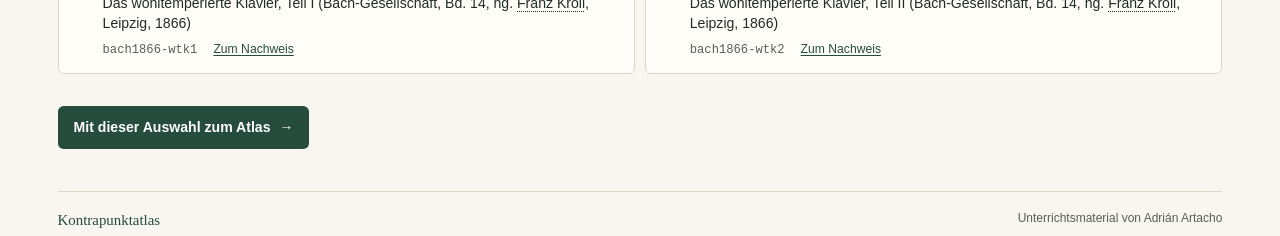
==== commit 169ec28b: "Quellen nach Autor und Erscheinungsjahr ordnen" ====
--- a/quellen.html
+++ b/quellen.html
@@ -37,6 +37,15 @@
       <p>Wähle die Werke, die du im Atlas vergleichen möchtest. Im Fragenverzeichnis erscheinen ihre Beiträge und Beispiele. Unter „Unterschiede“ erscheinen die Vergleiche, für die beide beteiligten Werke ausgewählt sind.</p>
     </header>
 
+    <div class="bibliography-order">
+      <label for="source-order">Quellen anordnen</label>
+      <select id="source-order" aria-describedby="source-order-hint">
+        <option value="typ">Nach Quellenart</option>
+        <option value="autor">Nach Autor (A–Z)</option>
+        <option value="jahr">Nach Erscheinungsjahr</option>
+      </select>
+      <p class="bibliography-hint" id="source-order-hint" aria-live="polite">Nach Quellenart gruppiert. Die Auswahl bleibt beim Umsortieren erhalten.</p>
+    </div>
     <div class="bibliography-tools">
       <div class="bibliography-summary">
         <p id="source-count" role="status" aria-live="polite" aria-atomic="true"></p>
@@ -60,6 +69,7 @@
   <script src="atlas-data.js"></script>
   <script src="author-links.js"></script>
   <script src="source-selection.js"></script>
+  <script src="source-order.js"></script>
   <script src="quellen.js"></script>
 </body>
 </html>
--- a/atlas.css
+++ b/atlas.css
@@ -177,6 +177,41 @@
 .answer-permalink[aria-current="location"] { color: var(--forest); font-weight: 700; }
 .author-answer.is-focused-answer { border-color: var(--forest); box-shadow: 0 0 0 2px var(--forest); }
 .author-answer:focus { outline: 3px solid #a7552b; outline-offset: 4px; }
+.answer-context { margin: .6rem 0 .75rem; font-size: .76rem; line-height: 1.5; }
+.context-row { display: flex; align-items: baseline; flex-wrap: wrap; gap: .25rem .4rem; }
+.context-label { flex: 0 0 auto; color: var(--muted); font-size: .72rem; }
+.context-badge {
+  display: inline-block; max-width: 100%; padding: .12rem .48rem; border: 1px solid transparent;
+  border-radius: 999px; color: #4e574c; background: #efeee5; font-size: .73rem; font-weight: 650; line-height: 1.45;
+}
+.context-medieval { color: #634f2a; background: #ece7d5; }
+.context-renaissance { color: #245345; background: #e1eee5; }
+.context-baroque { color: #654475; background: #eee4f2; }
+.context-classical-romantic { color: #673d50; background: #f1e3e9; }
+.context-modern { color: #34565b; background: #e0edee; }
+.context-unclassified { color: var(--muted); background: transparent; border-color: var(--rule); font-weight: 500; }
+.context-task { margin-top: .32rem; }
+.context-frame { color: var(--muted); overflow-wrap: anywhere; }
+.context-evidence { margin-top: .4rem; }
+.context-evidence summary { width: fit-content; max-width: 100%; padding-block: .15rem; color: var(--forest); font-size: .73rem; cursor: pointer; }
+.context-evidence summary:hover, .context-key summary:hover { text-decoration: underline; }
+.context-evidence p, #detail .context-evidence p { margin: .45rem 0 0; color: var(--muted); font-size: .76rem; line-height: 1.5; }
+.context-evidence .context-basis { font-weight: 650; }
+.context-evidence .context-locator { font-style: italic; }
+.context-key { margin: .75rem 0 1rem; padding: .6rem .8rem; border: 1px solid var(--rule); border-radius: .3rem; font-size: .82rem; }
+.context-key summary { color: var(--forest); font-weight: 650; cursor: pointer; }
+.context-key p, #detail .context-key p { margin: .65rem 0; color: var(--muted); font-size: .82rem; line-height: 1.5; }
+.context-legend { display: flex; flex-wrap: wrap; gap: .35rem; margin: .65rem 0; }
+.context-meanings { display: grid; gap: .45rem; list-style: none; margin: .7rem 0; padding: 0; color: var(--muted); }
+#comparison-context-key .context-key { margin-top: 1.2rem; }
+@media (pointer: coarse) {
+  .context-evidence summary, .context-key summary { min-height: 2.75rem; padding-block: .7rem; }
+}
+@media print {
+  .context-badge { border-color: #777; color: #000; background: transparent; }
+  .context-key { display: none; }
+  .answer-context { break-inside: avoid; }
+}
 .relations-key { margin: .75rem 0 1rem; padding: .65rem .8rem; border: 1px solid var(--rule); border-radius: .3rem; background: #eeefe6; font-size: .82rem; }
 .relations-key summary { color: var(--forest); cursor: pointer; font-weight: 650; }
 .relations-key summary:hover { text-decoration: underline; }
@@ -285,6 +320,9 @@
 .bibliography .hero { display: block; }
 .bibliography .hero p { max-width: 58ch; }
 .bibliography-current { padding: .65rem .12rem; font-size: .86rem; font-weight: 700; color: var(--forest); text-decoration: underline; text-underline-offset: .35em; }
+.bibliography-order { display: grid; gap: .4rem; margin-top: 1.2rem; }
+.bibliography-order label { color: var(--muted); font-size: .8rem; font-weight: 650; }
+.bibliography-order select { width: min(100%, 22rem); min-width: 0; min-height: 2.75rem; padding: .5rem .65rem; border: 1px solid #b9bdaf; border-radius: .35rem; background: var(--surface); color: var(--ink); font-size: 1rem; }
 .bibliography-tools { display: flex; flex-wrap: wrap; gap: 1rem 2rem; justify-content: space-between; align-items: center; padding-block: 1.45rem .65rem; }
 .bibliography-summary { display: flex; flex-wrap: wrap; gap: .65rem 1.2rem; align-items: center; }
 .bibliography-summary p { color: var(--green-deep); font-weight: 650; font-variant-numeric: tabular-nums; }
@@ -305,6 +343,8 @@
 .bibliography-citation span { font-size: .88rem; line-height: 1.4; }
 .bibliography-meta { display: flex; flex-wrap: wrap; align-items: baseline; gap: .3rem 1rem; margin: .45rem 0 0 1.85rem; color: var(--muted); font-size: .76rem; }
 .bibliography-meta code { font-family: ui-monospace, SFMono-Regular, Consolas, monospace; }
+.bibliography-year { font-weight: 650; font-variant-numeric: tabular-nums; }
+.bibliography-note { margin: .45rem 0 0 1.85rem; color: var(--muted); font-size: .76rem; line-height: 1.4; }
 .bibliography .footer { margin-top: 2.6rem; }
 @media (max-width: 660px) {
   .bibliography-works { grid-template-columns: minmax(0, 1fr); }
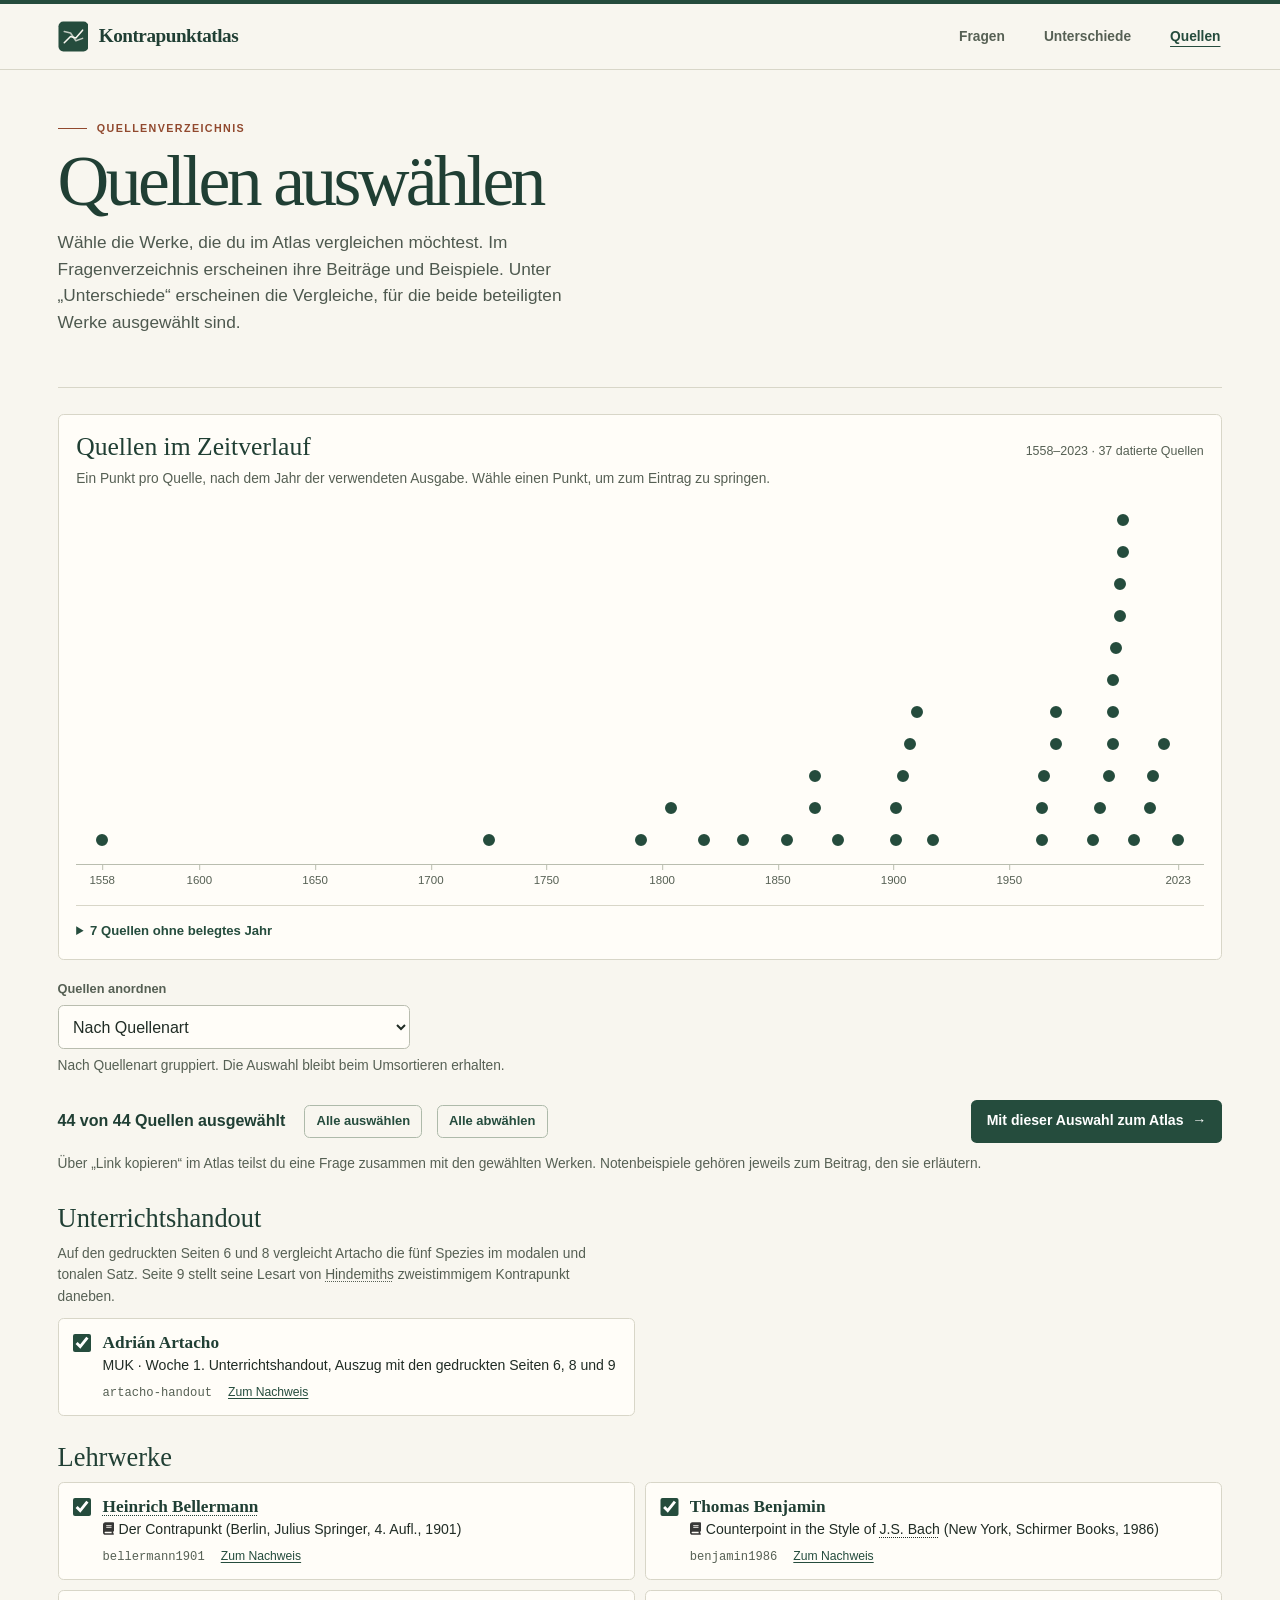
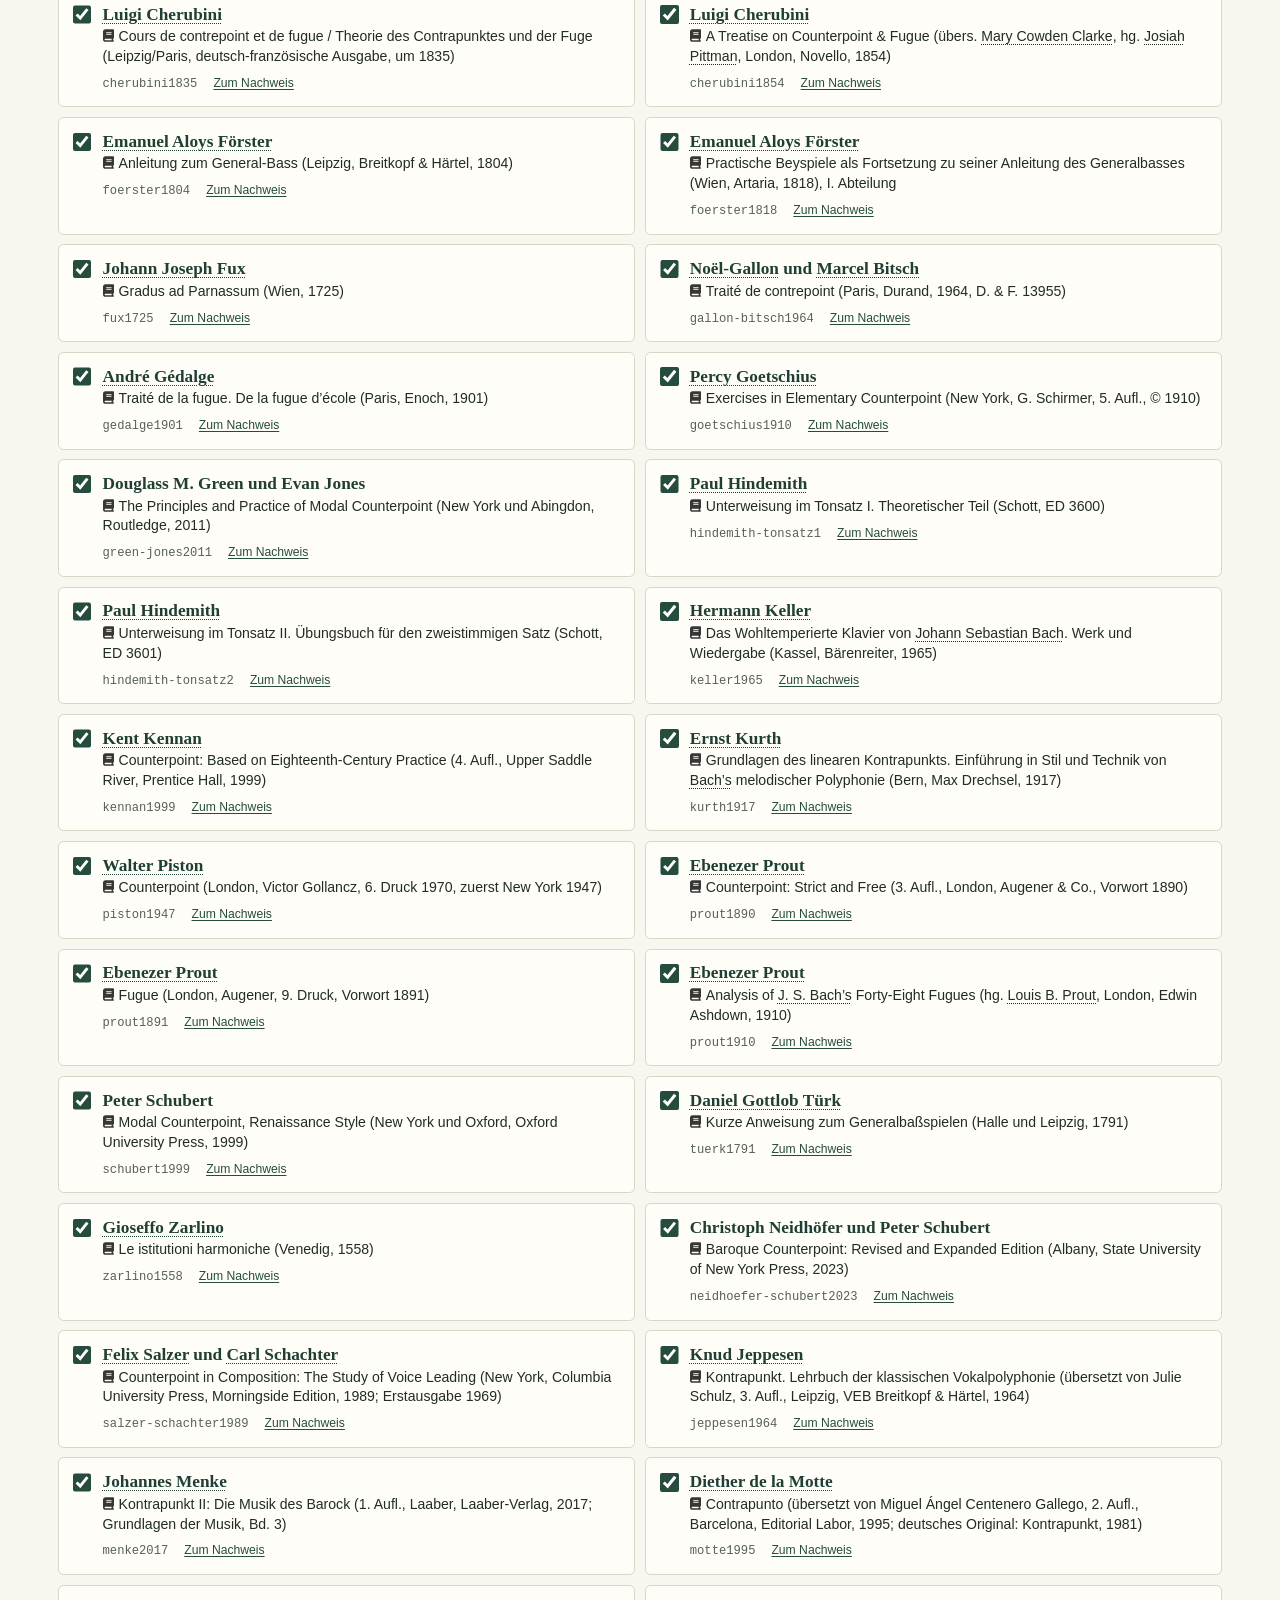
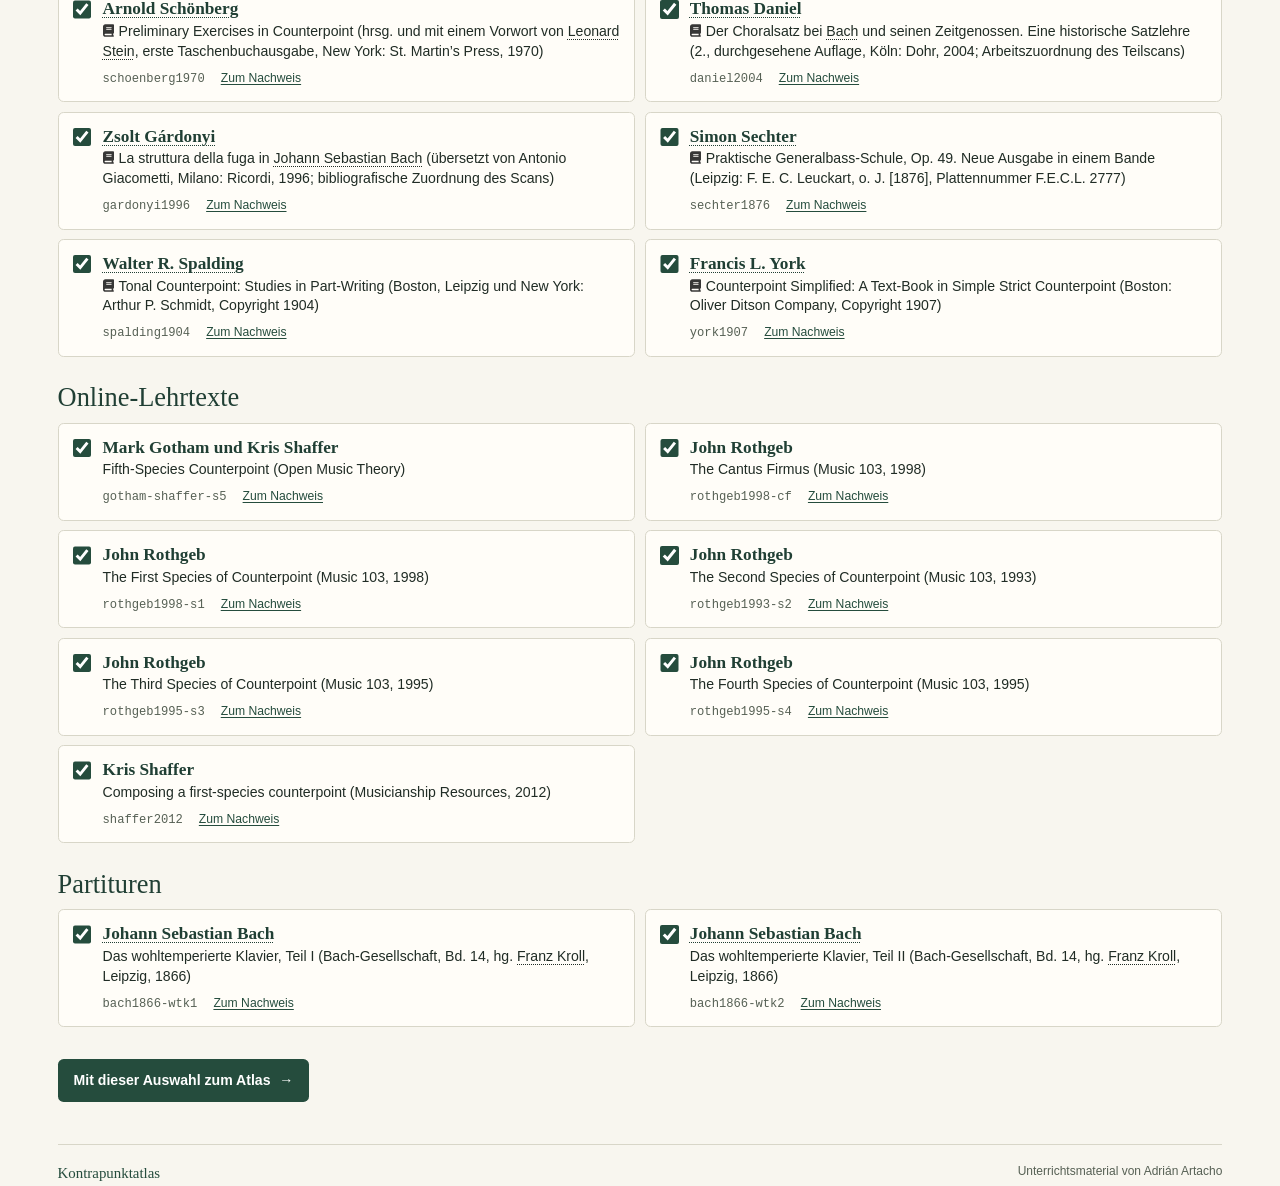
==== commit a66b4580: "Add York counterpoint source and publication timeline" ====
--- a/quellen.html
+++ b/quellen.html
@@ -37,6 +37,8 @@
       <p>Wähle die Werke, die du im Atlas vergleichen möchtest. Im Fragenverzeichnis erscheinen ihre Beiträge und Beispiele. Unter „Unterschiede“ erscheinen die Vergleiche, für die beide beteiligten Werke ausgewählt sind.</p>
     </header>
 
+    <section class="source-timeline" id="source-timeline" aria-labelledby="source-timeline-heading" hidden></section>
+
     <div class="bibliography-order">
       <label for="source-order">Quellen anordnen</label>
       <select id="source-order" aria-describedby="source-order-hint">
@@ -70,6 +72,7 @@
   <script src="author-links.js"></script>
   <script src="source-selection.js"></script>
   <script src="source-order.js"></script>
+  <script src="source-timeline.js"></script>
   <script src="quellen.js"></script>
 </body>
 </html>
--- a/atlas.css
+++ b/atlas.css
@@ -320,6 +320,33 @@
 .bibliography .hero { display: block; }
 .bibliography .hero p { max-width: 58ch; }
 .bibliography-current { padding: .65rem .12rem; font-size: .86rem; font-weight: 700; color: var(--forest); text-decoration: underline; text-underline-offset: .35em; }
+.source-timeline { margin-top: 1.6rem; padding: 1rem 1.1rem .75rem; border: 1px solid var(--rule); border-radius: .35rem; background: var(--surface); }
+.source-timeline-head { display: flex; flex-wrap: wrap; align-items: baseline; justify-content: space-between; gap: .3rem 1.5rem; margin-bottom: .35rem; }
+.source-timeline h2 { color: var(--green-deep); font: 500 1.6rem/1.25 var(--serif); }
+.source-timeline-summary { color: var(--muted); font-size: .78rem; font-variant-numeric: tabular-nums; }
+.source-timeline-viewport { margin-top: .65rem; overflow-x: auto; overscroll-behavior-x: contain; scrollbar-color: #aebaaa var(--paper); }
+.source-timeline-plot { position: relative; }
+.source-timeline-axis { position: absolute; right: 0; left: 0; border-top: 1px solid #b9bdaf; color: var(--muted); font-size: .72rem; font-variant-numeric: tabular-nums; }
+.source-timeline-tick { position: absolute; padding-top: .45rem; transform: translateX(-50%); }
+.source-timeline-tick::before { position: absolute; top: 0; left: 50%; height: .3rem; border-left: 1px solid #b9bdaf; content: ""; }
+.source-timeline-points { margin: 0; padding: 0; list-style: none; }
+.source-timeline-item { position: absolute; width: 32px; height: 32px; transform: translate(-50%, -50%); }
+.source-timeline-point { display: grid; place-items: center; width: 32px; height: 32px; padding: 0; border: 0; border-radius: 50%; background: transparent; color: var(--forest); touch-action: manipulation; }
+.source-timeline-dot { width: 12px; height: 12px; border: 2px solid currentColor; border-radius: 50%; background: currentColor; }
+.source-timeline-point:is(:hover, :focus-visible, [aria-current]) { color: var(--rust); background: var(--rust-light); }
+.source-timeline-point:focus-visible { outline-offset: -2px; }
+.source-timeline-point[aria-current] .source-timeline-dot { box-shadow: 0 0 0 2px var(--surface), 0 0 0 3px currentColor; }
+.source-timeline-scroll-hint { margin-top: .3rem; color: var(--muted); font-size: .78rem; }
+.source-timeline-tooltip { position: fixed; z-index: 20; width: max-content; max-width: min(25rem, calc(100vw - 1.5rem)); padding: .7rem .85rem; border: 1px solid #aebaaa; border-radius: .35rem; background: var(--paper); color: var(--ink); box-shadow: 0 .2rem .8rem #203f3424; overflow-wrap: anywhere; }
+.source-timeline-tooltip strong { display: block; color: var(--green-deep); font-size: .85rem; line-height: 1.4; }
+.source-timeline-tooltip span { display: block; margin-top: .2rem; font-size: .77rem; line-height: 1.45; }
+.source-timeline-undated { margin-top: .7rem; padding-top: .65rem; border-top: 1px solid var(--rule); }
+.source-timeline-undated summary { width: fit-content; padding-block: .3rem; color: var(--forest); font-size: .82rem; font-weight: 650; cursor: pointer; }
+.source-timeline-undated-list { display: grid; grid-template-columns: repeat(2, minmax(0, 1fr)); gap: .4rem .8rem; margin: .6rem 0 0; padding: 0; list-style: none; }
+.source-timeline-undated-button { width: 100%; padding: .6rem .7rem; border: 1px solid var(--rule); border-radius: .25rem; background: var(--paper); color: var(--forest); text-align: left; }
+.source-timeline-undated-button:is(:hover, [aria-current]) { border-color: var(--forest); background: var(--green-light); }
+.source-timeline-undated-button strong { display: block; font-size: .82rem; }
+.source-timeline-undated-button span { display: block; margin-top: .15rem; font-size: .76rem; line-height: 1.4; }
 .bibliography-order { display: grid; gap: .4rem; margin-top: 1.2rem; }
 .bibliography-order label { color: var(--muted); font-size: .8rem; font-weight: 650; }
 .bibliography-order select { width: min(100%, 22rem); min-width: 0; min-height: 2.75rem; padding: .5rem .65rem; border: 1px solid #b9bdaf; border-radius: .35rem; background: var(--surface); color: var(--ink); font-size: 1rem; }
@@ -334,7 +361,11 @@
 .bibliography-group .bibliography-hint { margin: 0 0 .7rem; max-width: 70ch; }
 .bibliography-group legend { padding: 0 0 .55rem; color: var(--green-deep); font: 500 1.65rem/1.2 var(--serif); }
 .bibliography-works { display: grid; grid-template-columns: repeat(2, minmax(0, 1fr)); gap: .6rem; margin: 0; padding: 0; list-style: none; }
-.bibliography-work { padding: .8rem .9rem; border: 1px solid var(--rule); border-radius: .35rem; background: var(--surface); overflow-wrap: anywhere; }
+.bibliography-work { padding: .8rem .9rem; border: 1px solid var(--rule); border-radius: .35rem; background: var(--surface); overflow-wrap: anywhere; scroll-margin-block: 1.2rem; }
+.bibliography-work.is-located-source { border-color: var(--forest); background: var(--green-light); box-shadow: 0 0 0 1px var(--forest); }
+.bibliography-work:focus { outline: 3px solid #a7552b; outline-offset: 3px; }
+.bibliography-timeline-back { margin: .7rem 0 0 1.85rem; padding: .35rem .65rem; border: 1px solid #aebaaa; border-radius: .25rem; background: var(--surface); color: var(--forest); font-size: .78rem; font-weight: 650; }
+.bibliography-timeline-back:hover { text-decoration: underline; }
 .bibliography-label { display: flex; align-items: baseline; gap: .7rem; }
 .bibliography-label input, .bibliography-citation { cursor: pointer; }
 .bibliography-label input { align-self: start; width: 1.15rem; height: 1.15rem; margin: .12rem 0 0; flex: 0 0 auto; accent-color: var(--forest); }
@@ -347,6 +378,8 @@
 .bibliography-note { margin: .45rem 0 0 1.85rem; color: var(--muted); font-size: .76rem; line-height: 1.4; }
 .bibliography .footer { margin-top: 2.6rem; }
 @media (max-width: 660px) {
+  .source-timeline { padding-inline: .75rem; }
+  .source-timeline-undated-list { grid-template-columns: minmax(0, 1fr); }
   .bibliography-works { grid-template-columns: minmax(0, 1fr); }
   .bibliography-tools { align-items: start; }
 }
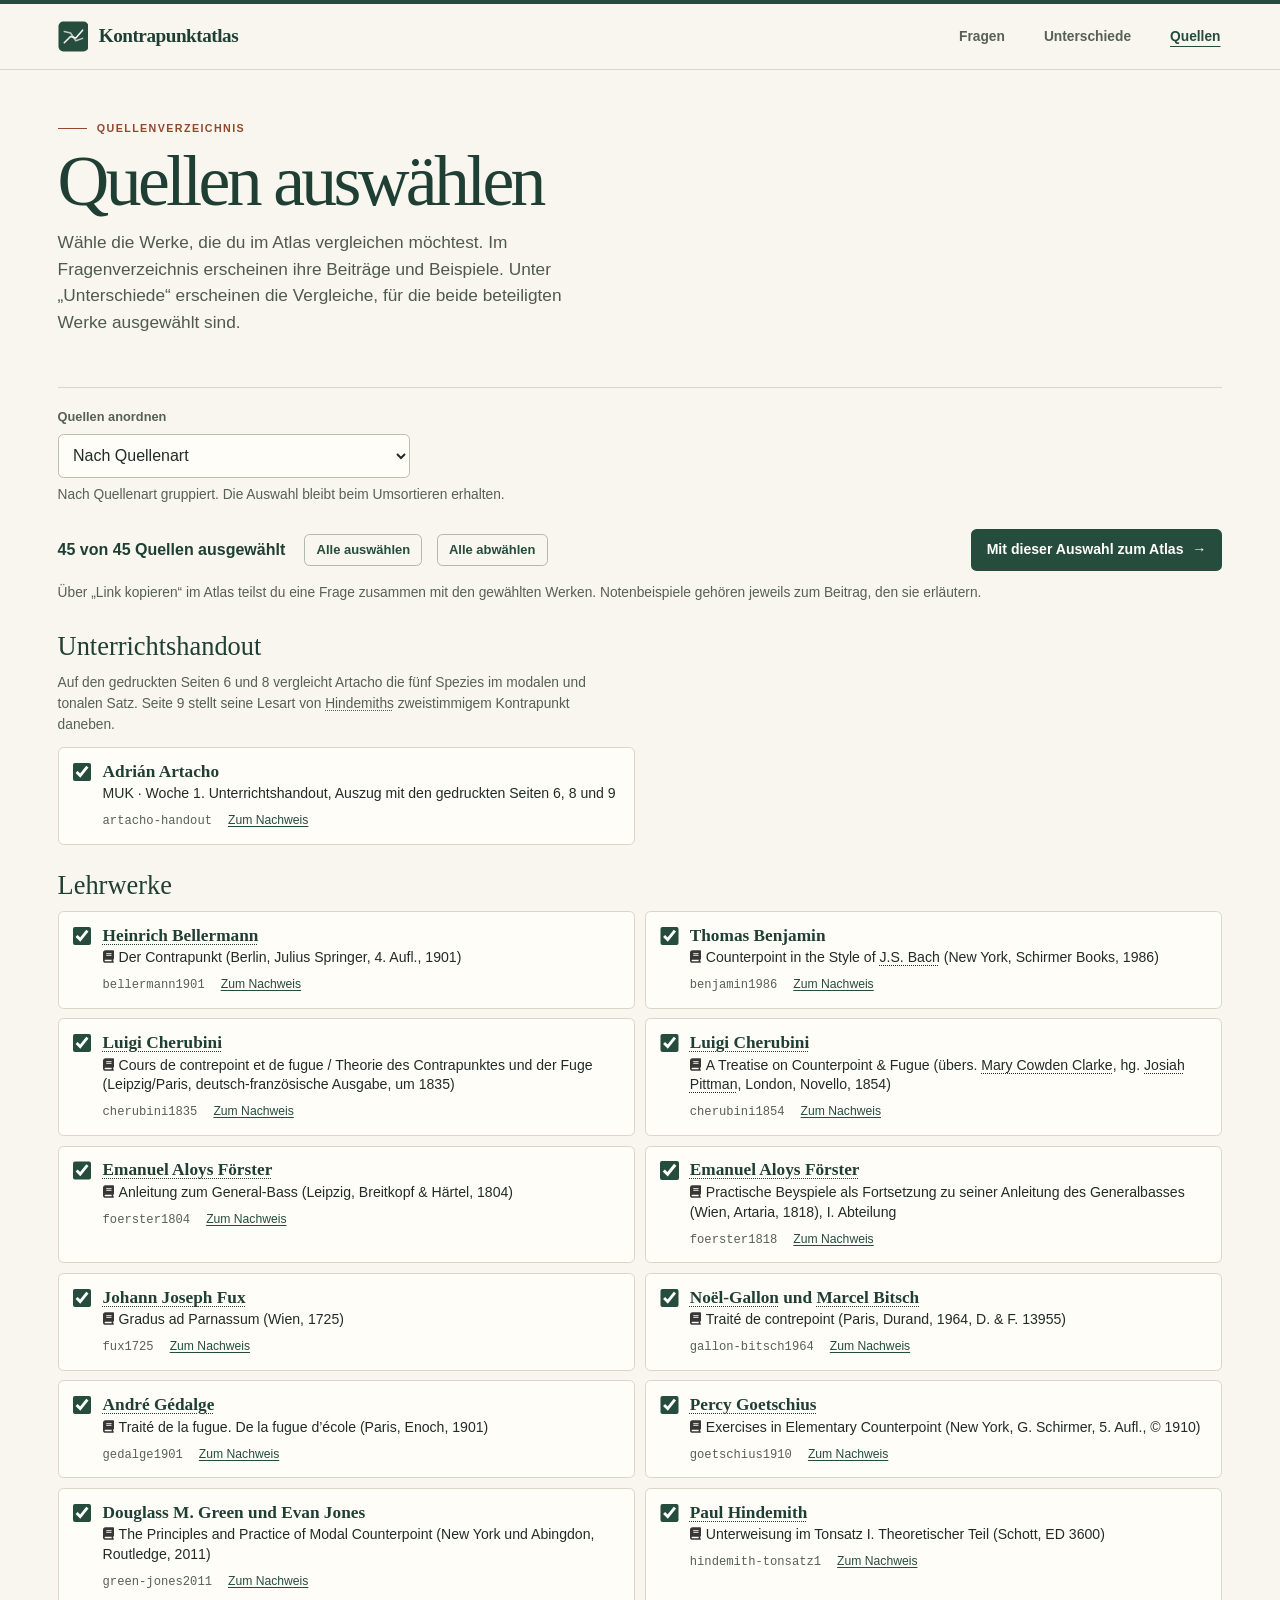
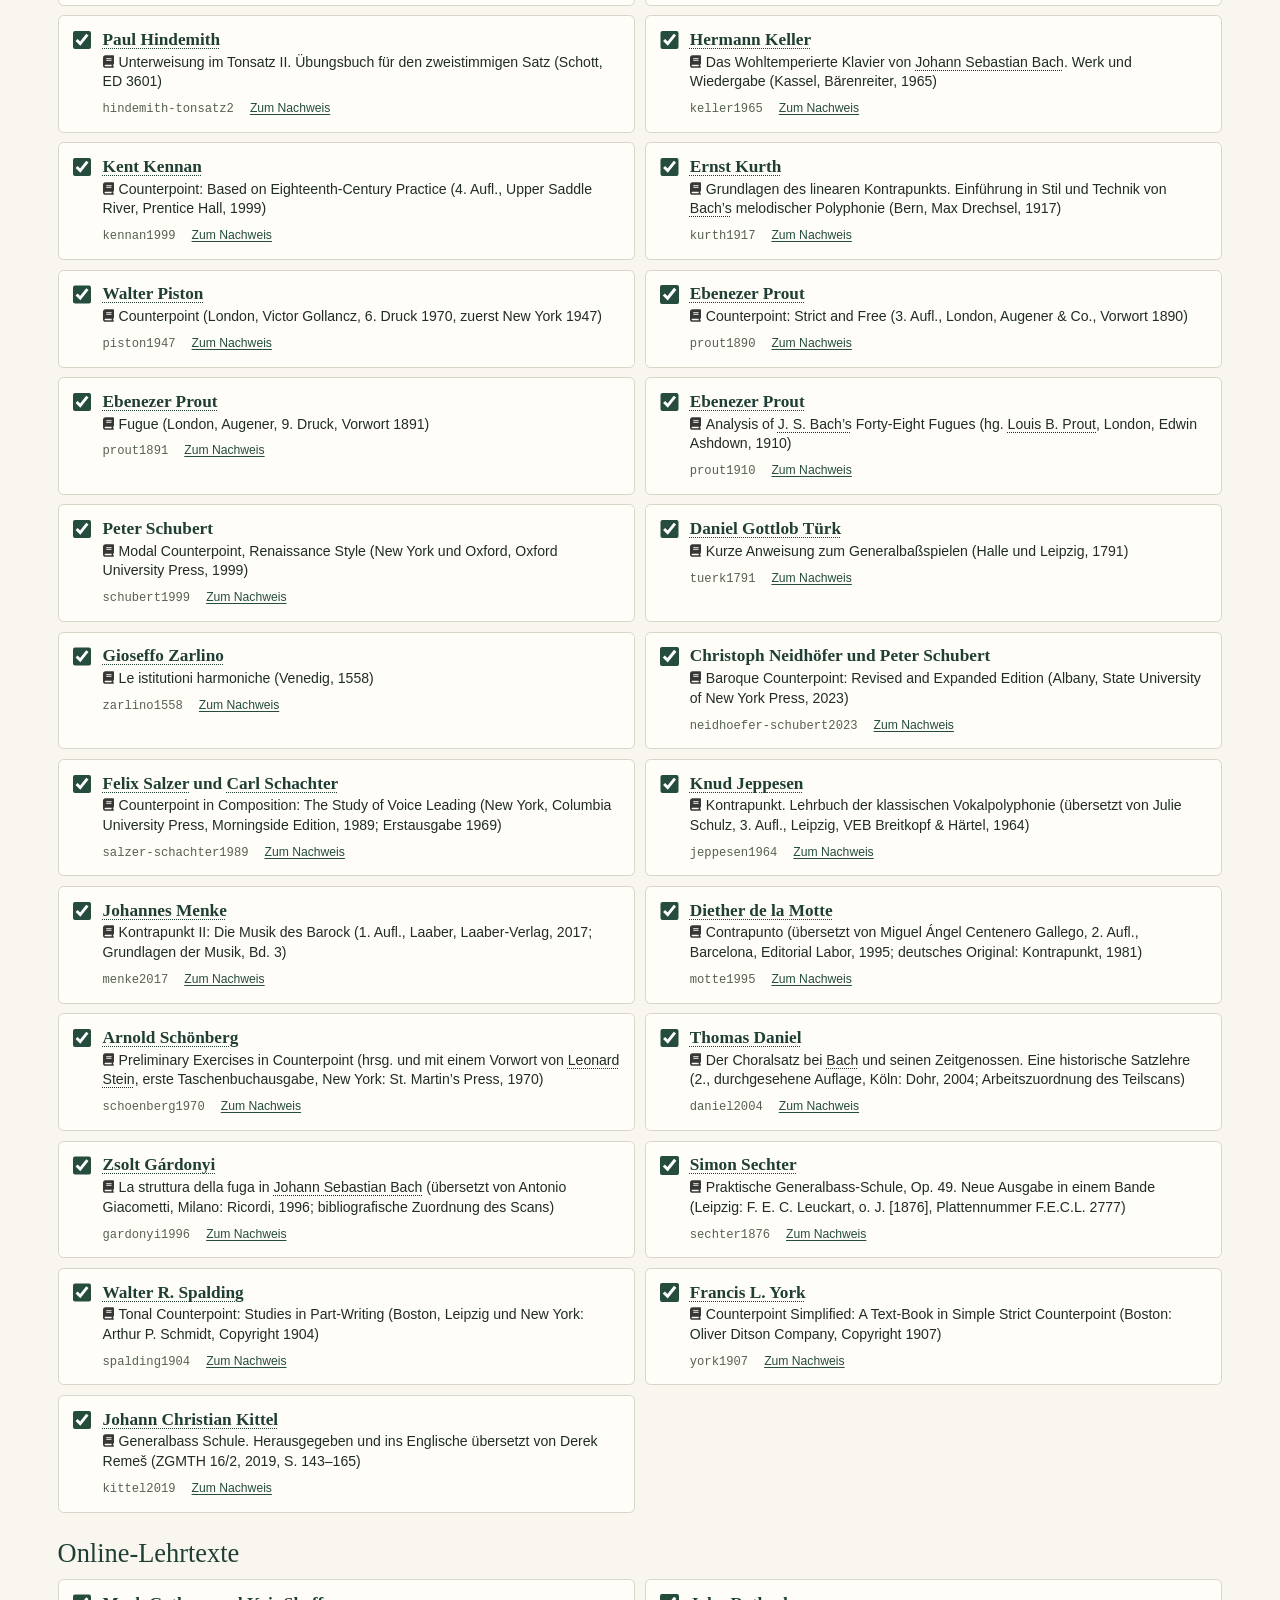
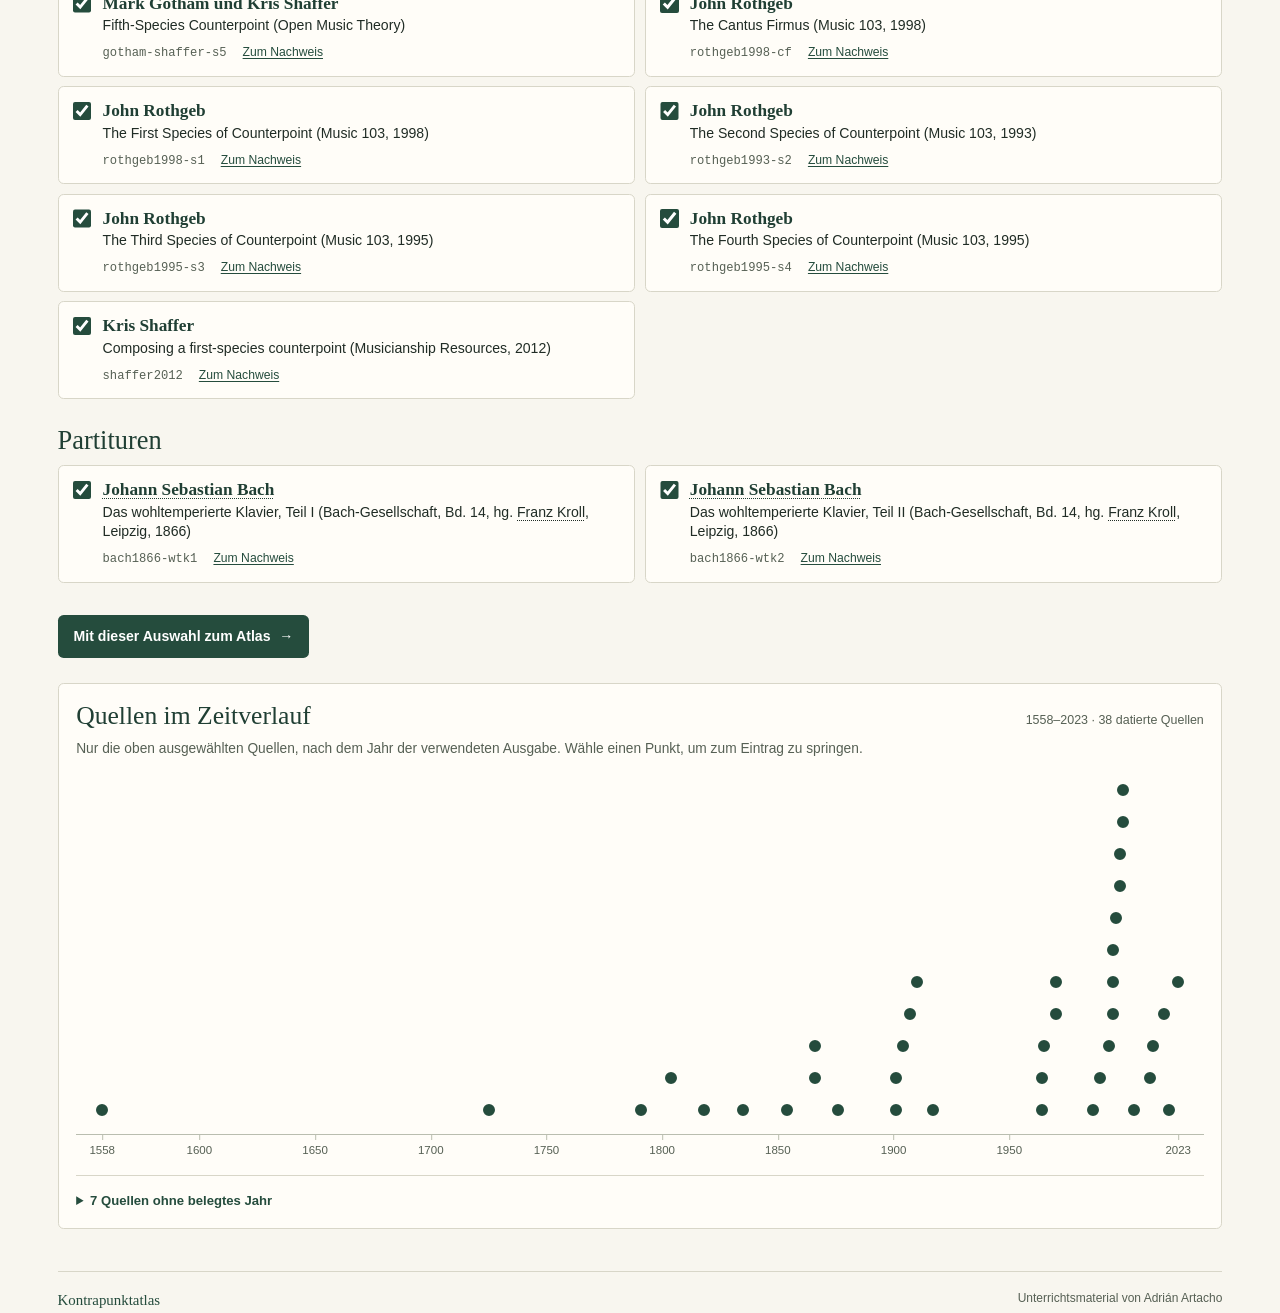
==== commit 20dec8ac: "Add Kittel Generalbass source and filter the footer timeline" ====
--- a/quellen.html
+++ b/quellen.html
@@ -37,8 +37,6 @@
       <p>Wähle die Werke, die du im Atlas vergleichen möchtest. Im Fragenverzeichnis erscheinen ihre Beiträge und Beispiele. Unter „Unterschiede“ erscheinen die Vergleiche, für die beide beteiligten Werke ausgewählt sind.</p>
     </header>
 
-    <section class="source-timeline" id="source-timeline" aria-labelledby="source-timeline-heading" hidden></section>
-
     <div class="bibliography-order">
       <label for="source-order">Quellen anordnen</label>
       <select id="source-order" aria-describedby="source-order-hint">
@@ -63,6 +61,7 @@
       <noscript>Die Quellenauswahl benötigt JavaScript.</noscript>
     </div>
     <a class="bibliography-return atlas-return" data-selection-return href="index.html">Mit dieser Auswahl zum Atlas <span aria-hidden="true">→</span></a>
+    <section class="source-timeline" id="source-timeline" aria-labelledby="source-timeline-heading" hidden></section>
   </main>
   <footer class="page-width footer">
     <span>Kontrapunktatlas</span>
--- a/atlas.css
+++ b/atlas.css
@@ -323,7 +323,9 @@
 .source-timeline { margin-top: 1.6rem; padding: 1rem 1.1rem .75rem; border: 1px solid var(--rule); border-radius: .35rem; background: var(--surface); }
 .source-timeline-head { display: flex; flex-wrap: wrap; align-items: baseline; justify-content: space-between; gap: .3rem 1.5rem; margin-bottom: .35rem; }
 .source-timeline h2 { color: var(--green-deep); font: 500 1.6rem/1.25 var(--serif); }
+.source-timeline h2:focus { outline: 3px solid #a7552b; outline-offset: 3px; }
 .source-timeline-summary { color: var(--muted); font-size: .78rem; font-variant-numeric: tabular-nums; }
+.source-timeline-empty { margin-top: .4rem; }
 .source-timeline-viewport { margin-top: .65rem; overflow-x: auto; overscroll-behavior-x: contain; scrollbar-color: #aebaaa var(--paper); }
 .source-timeline-plot { position: relative; }
 .source-timeline-axis { position: absolute; right: 0; left: 0; border-top: 1px solid #b9bdaf; color: var(--muted); font-size: .72rem; font-variant-numeric: tabular-nums; }
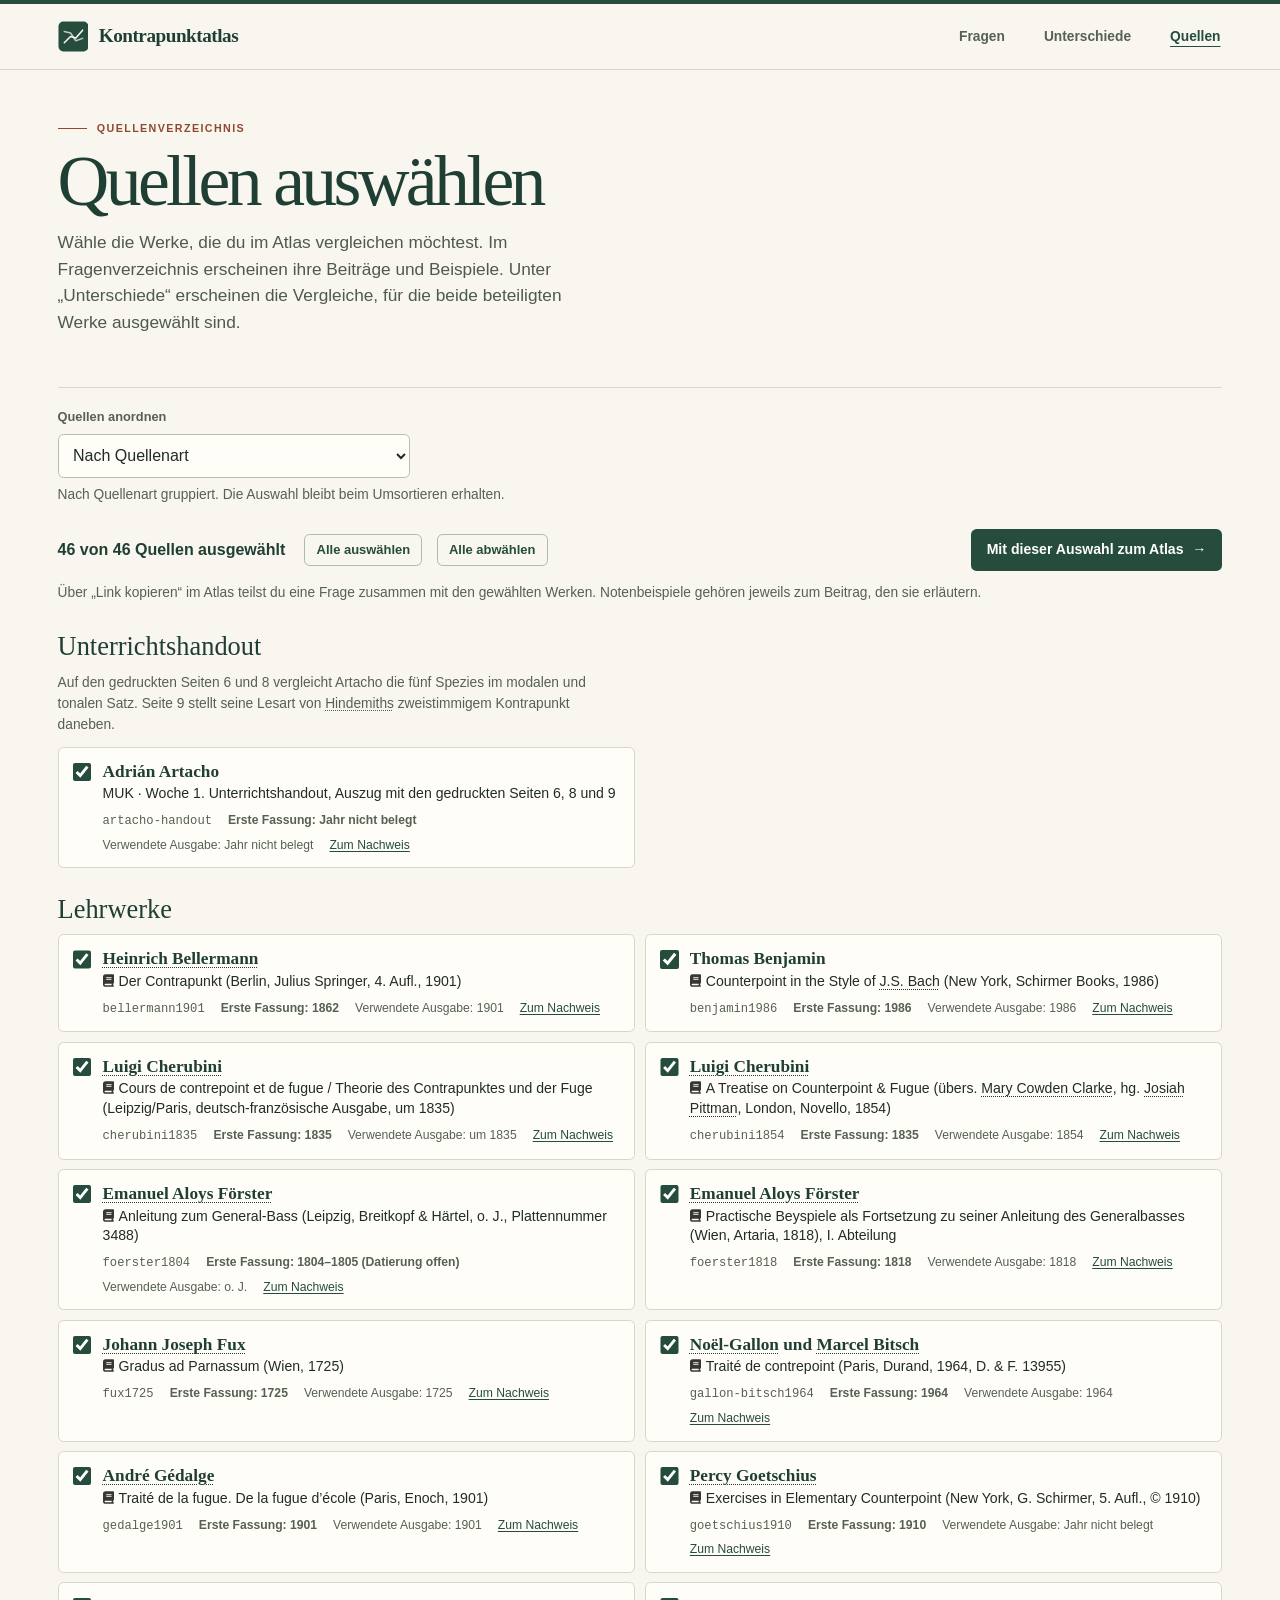
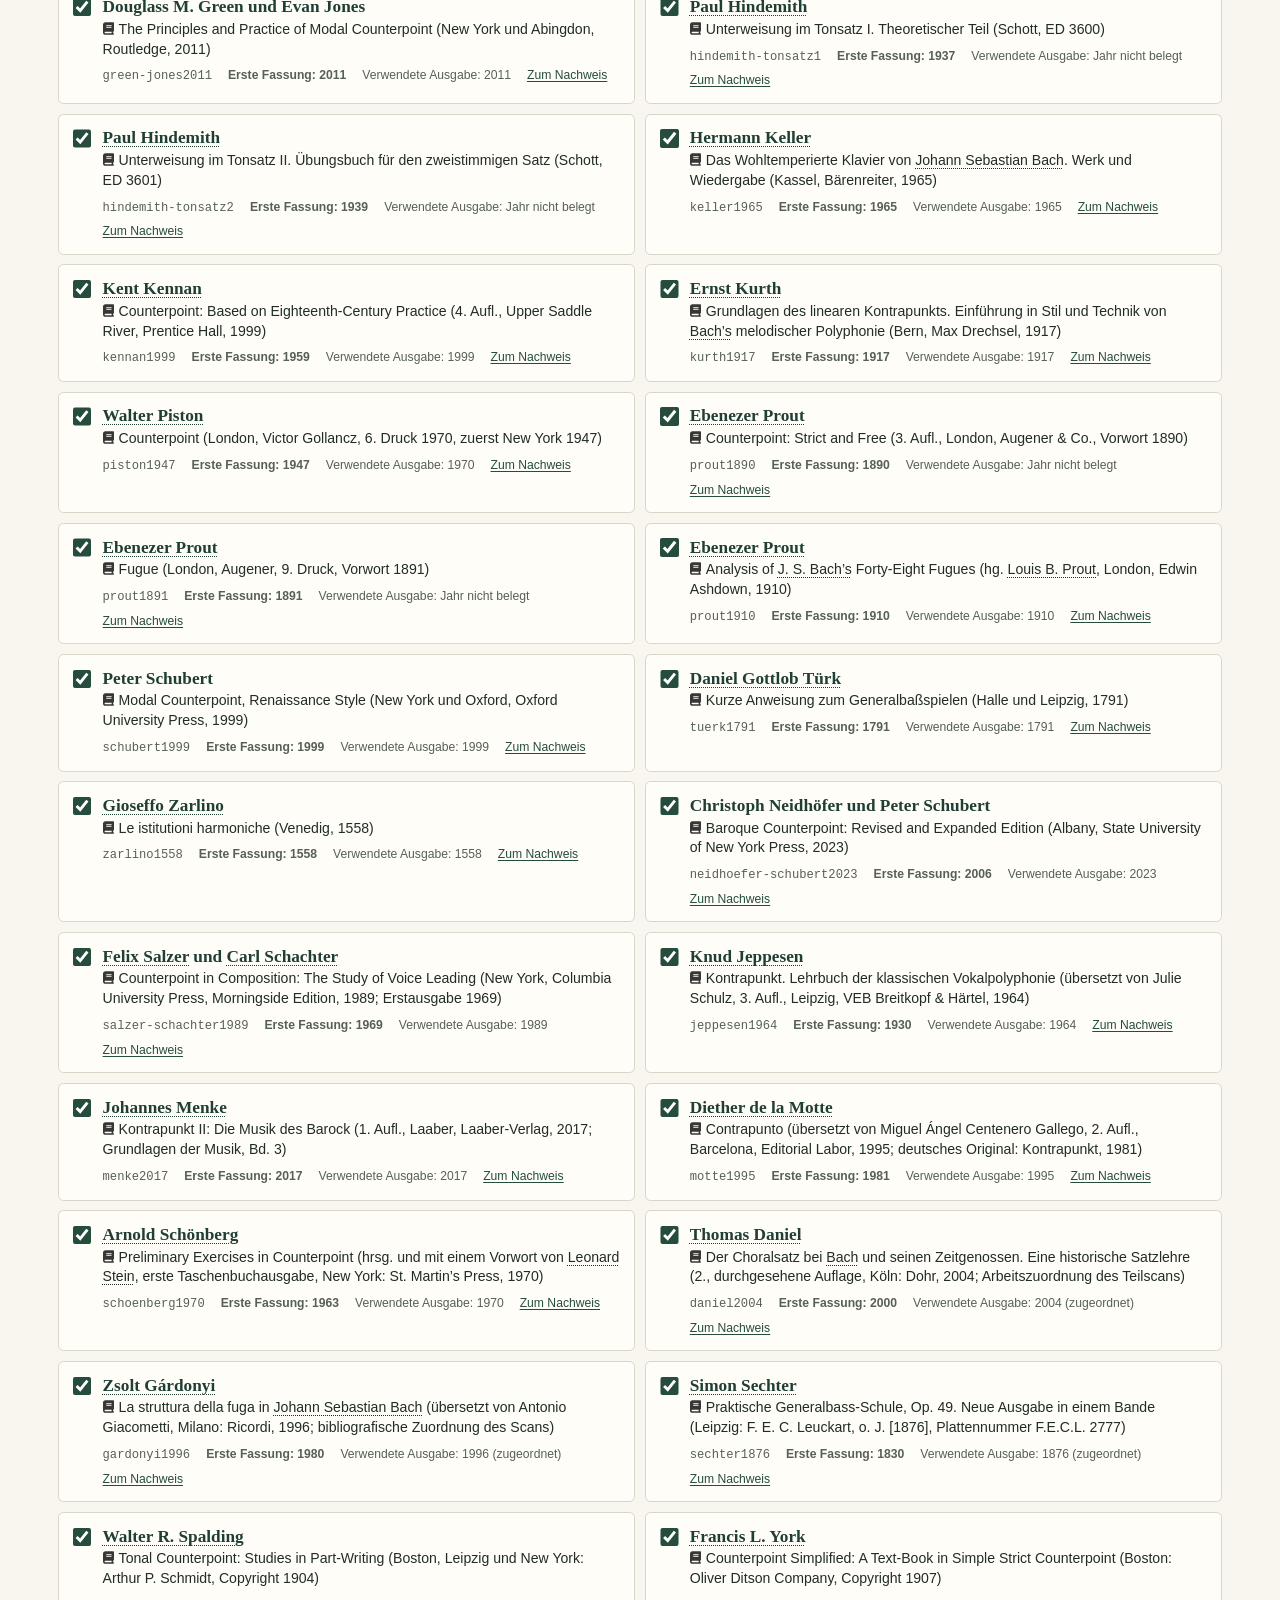
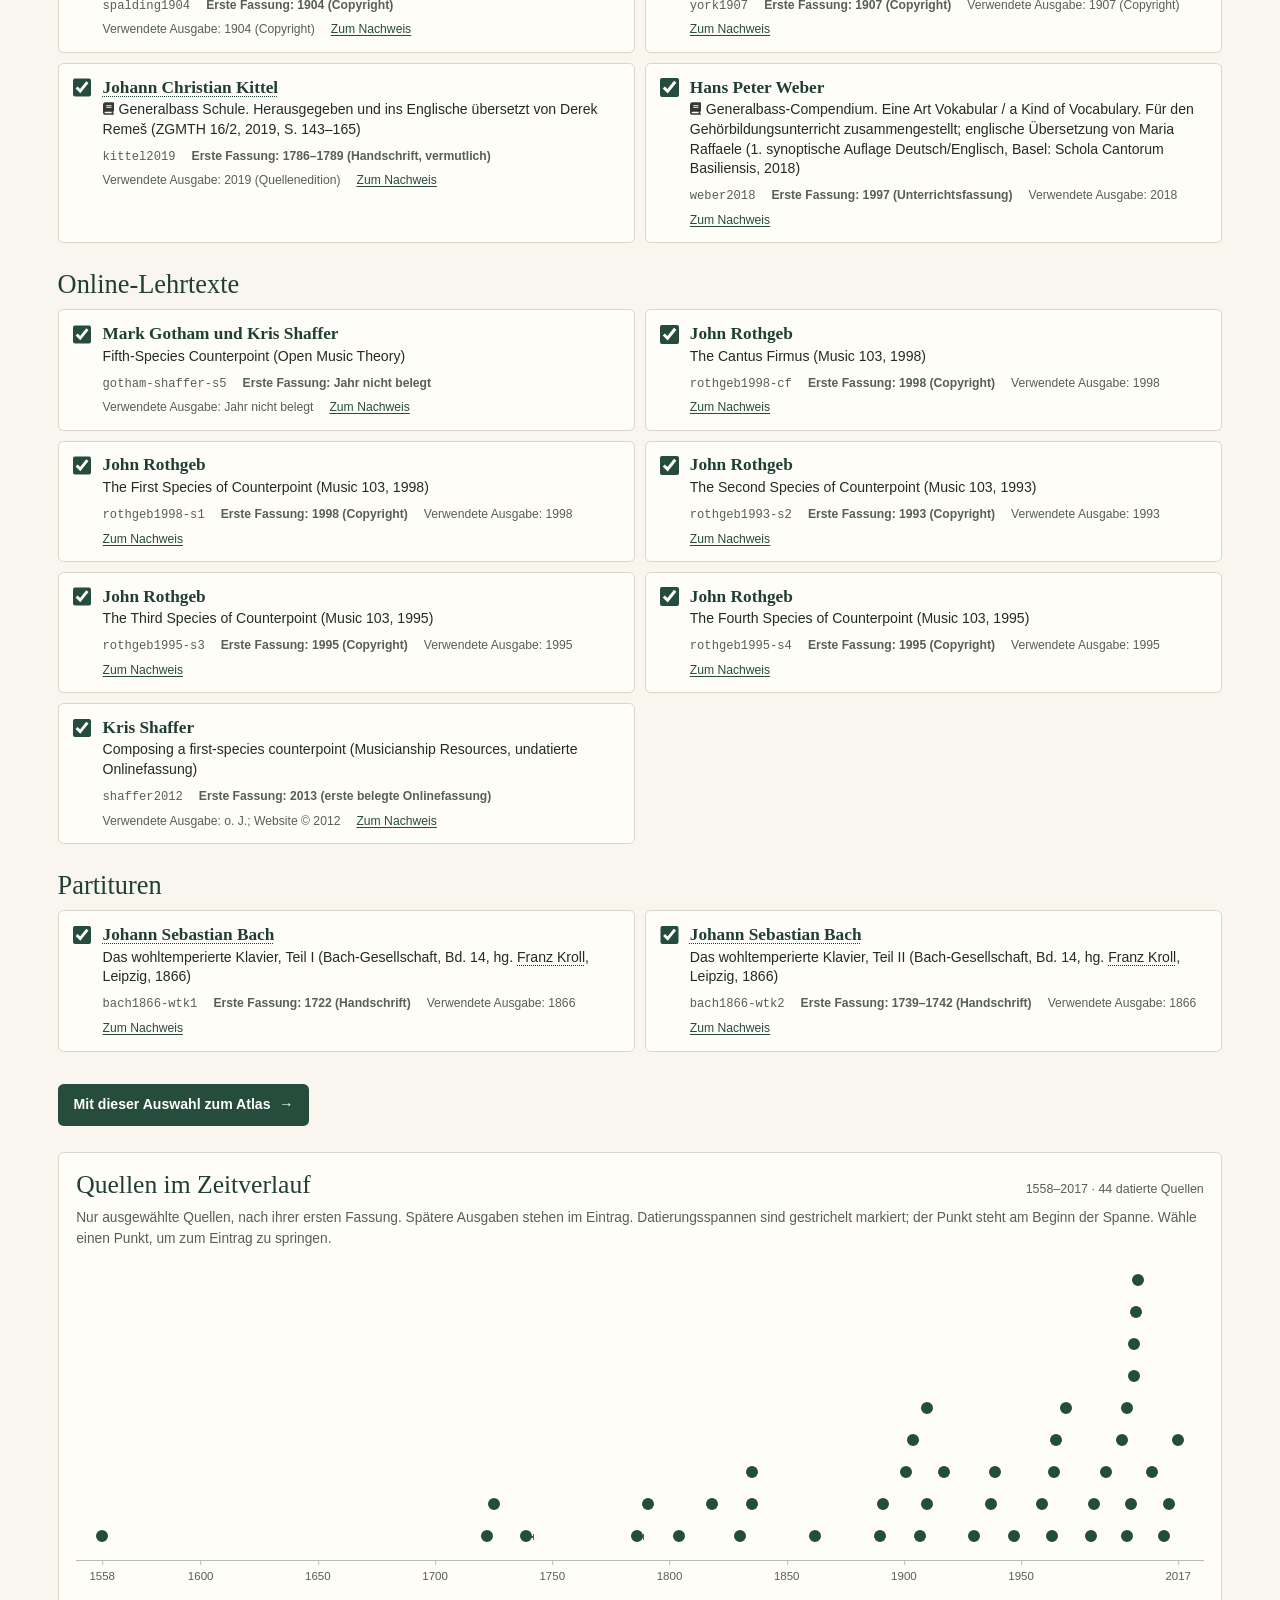
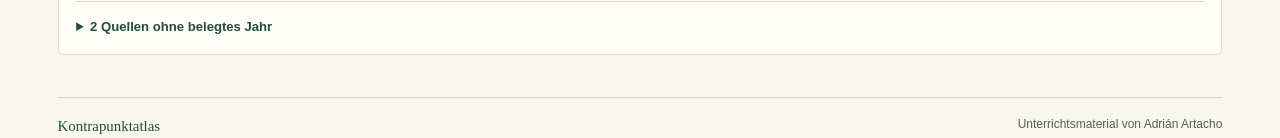
==== commit b81e1adf: "Date source chronology by the first version of each work" ====
--- a/quellen.html
+++ b/quellen.html
@@ -42,7 +42,7 @@
       <select id="source-order" aria-describedby="source-order-hint">
         <option value="typ">Nach Quellenart</option>
         <option value="autor">Nach Autor (A–Z)</option>
-        <option value="jahr">Nach Erscheinungsjahr</option>
+        <option value="jahr">Nach erster Fassung</option>
       </select>
       <p class="bibliography-hint" id="source-order-hint" aria-live="polite">Nach Quellenart gruppiert. Die Auswahl bleibt beim Umsortieren erhalten.</p>
     </div>
--- a/atlas.css
+++ b/atlas.css
@@ -332,8 +332,10 @@
 .source-timeline-tick { position: absolute; padding-top: .45rem; transform: translateX(-50%); }
 .source-timeline-tick::before { position: absolute; top: 0; left: 50%; height: .3rem; border-left: 1px solid #b9bdaf; content: ""; }
 .source-timeline-points { margin: 0; padding: 0; list-style: none; }
+.source-timeline-range { position: absolute; left: 50%; top: 50%; border-top: 2px dashed var(--muted); pointer-events: none; }
+.source-timeline-range::after { content: ""; position: absolute; right: 0; top: -4px; height: 6px; border-right: 1px solid var(--muted); }
 .source-timeline-item { position: absolute; width: 32px; height: 32px; transform: translate(-50%, -50%); }
-.source-timeline-point { display: grid; place-items: center; width: 32px; height: 32px; padding: 0; border: 0; border-radius: 50%; background: transparent; color: var(--forest); touch-action: manipulation; }
+.source-timeline-point { position: relative; display: grid; place-items: center; width: 32px; height: 32px; padding: 0; border: 0; border-radius: 50%; background: transparent; color: var(--forest); touch-action: manipulation; }
 .source-timeline-dot { width: 12px; height: 12px; border: 2px solid currentColor; border-radius: 50%; background: currentColor; }
 .source-timeline-point:is(:hover, :focus-visible, [aria-current]) { color: var(--rust); background: var(--rust-light); }
 .source-timeline-point:focus-visible { outline-offset: -2px; }
@@ -377,6 +379,8 @@
 .bibliography-meta { display: flex; flex-wrap: wrap; align-items: baseline; gap: .3rem 1rem; margin: .45rem 0 0 1.85rem; color: var(--muted); font-size: .76rem; }
 .bibliography-meta code { font-family: ui-monospace, SFMono-Regular, Consolas, monospace; }
 .bibliography-year { font-weight: 650; font-variant-numeric: tabular-nums; }
+.bibliography-edition { font-variant-numeric: tabular-nums; }
+.bibliography-dating p + p { margin-top: .4rem; }
 .bibliography-note { margin: .45rem 0 0 1.85rem; color: var(--muted); font-size: .76rem; line-height: 1.4; }
 .bibliography .footer { margin-top: 2.6rem; }
 @media (max-width: 660px) {
